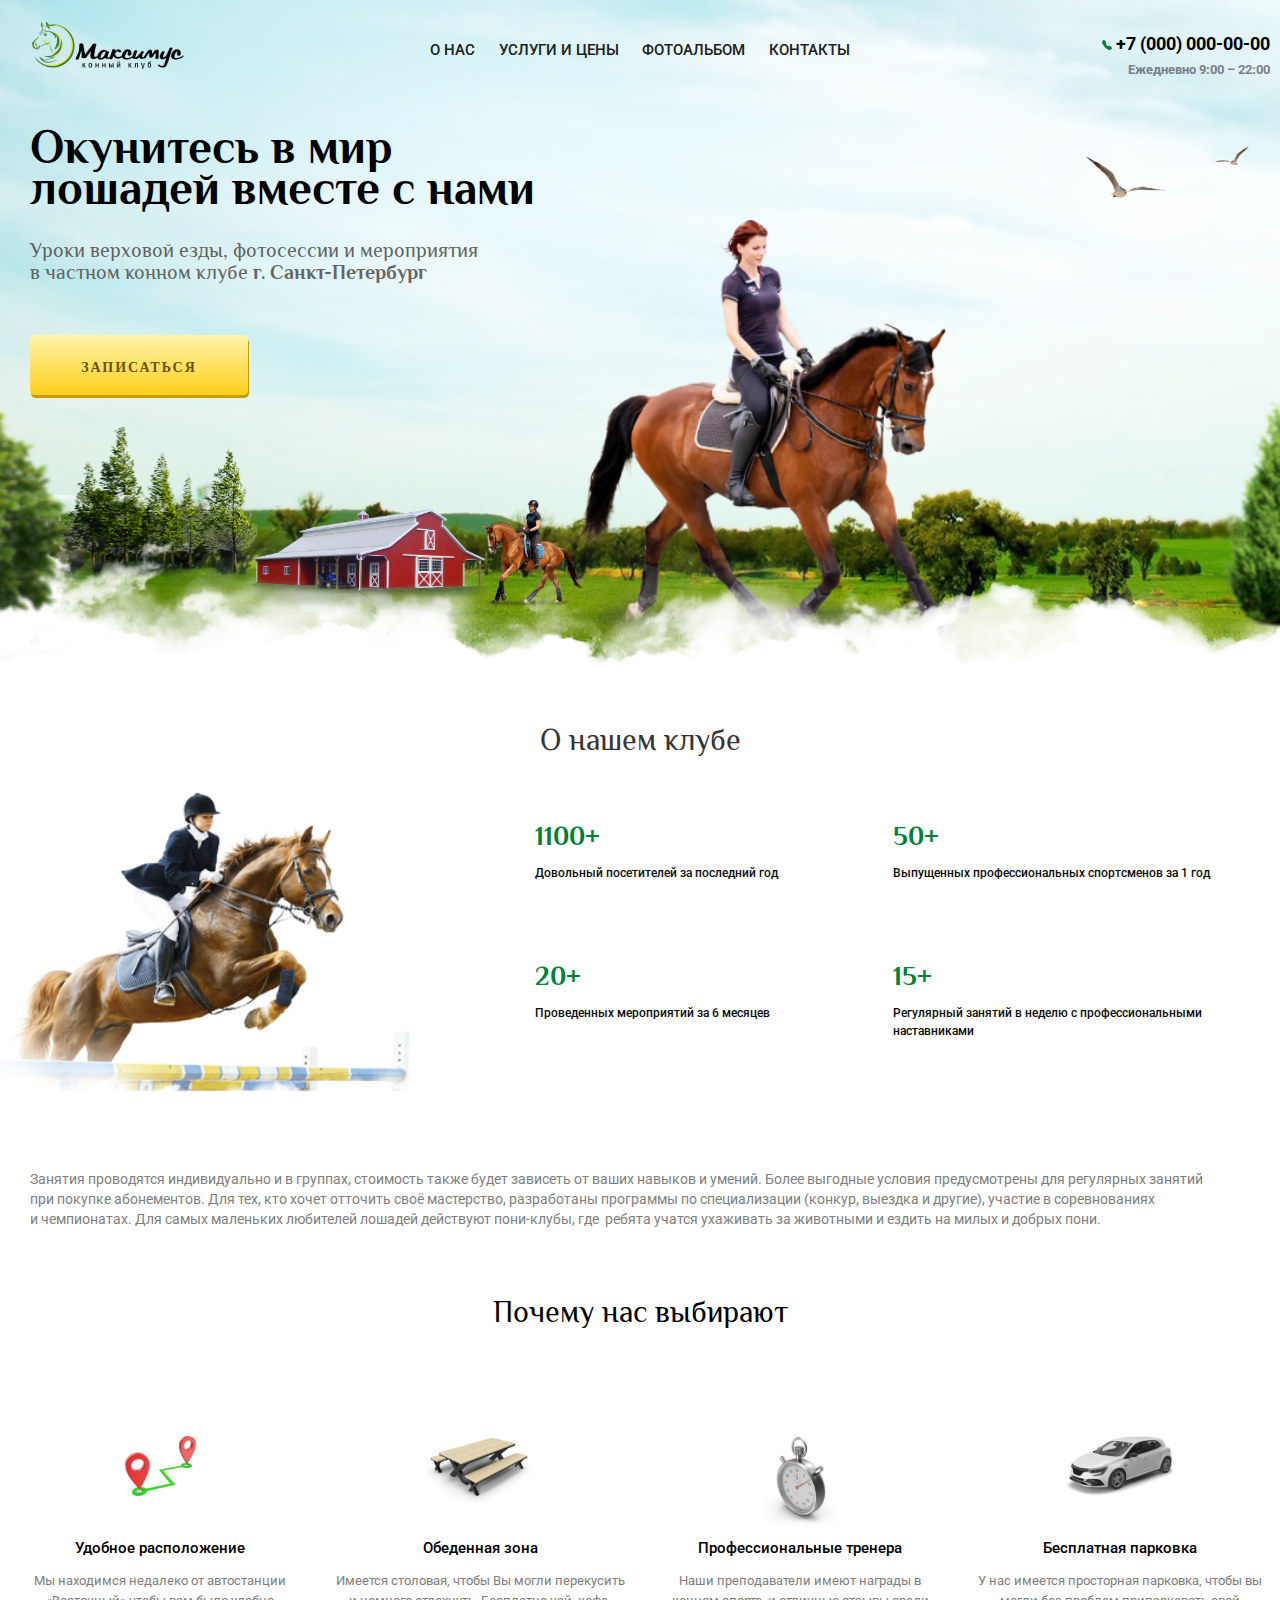
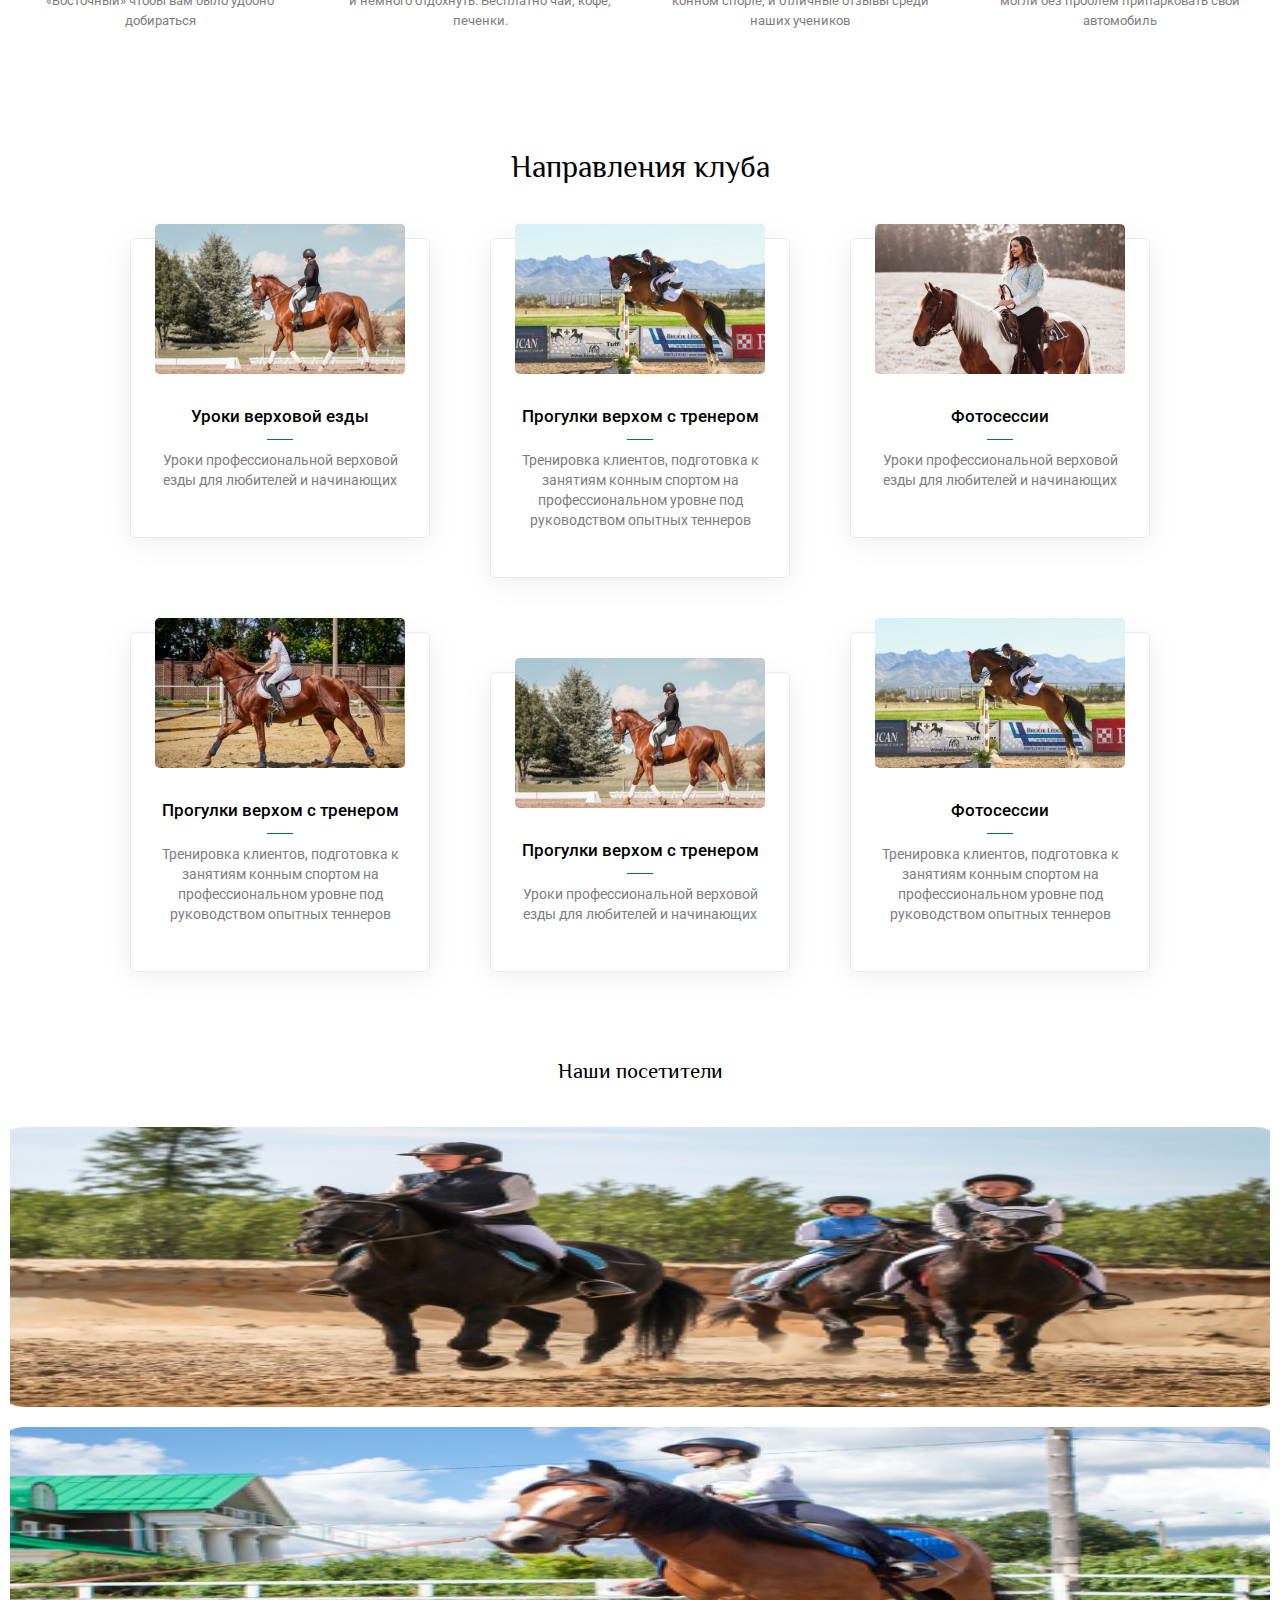
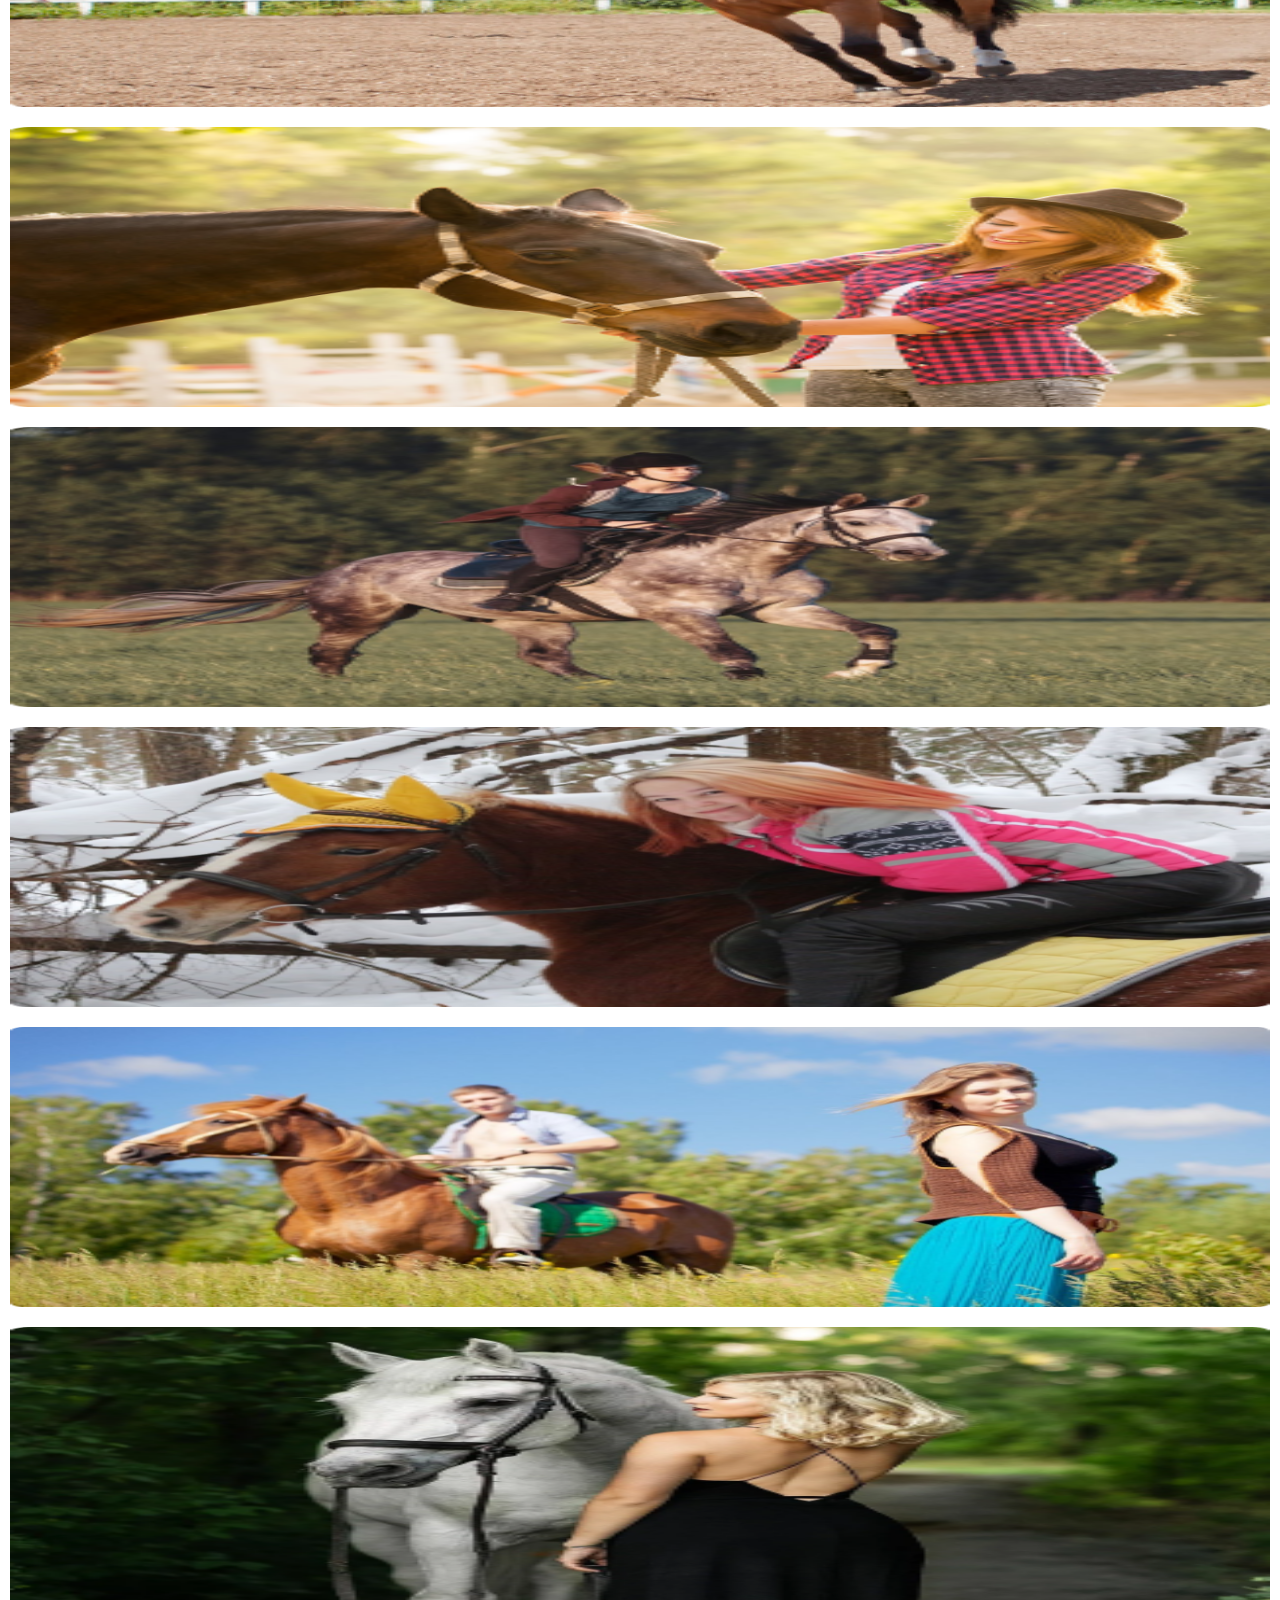
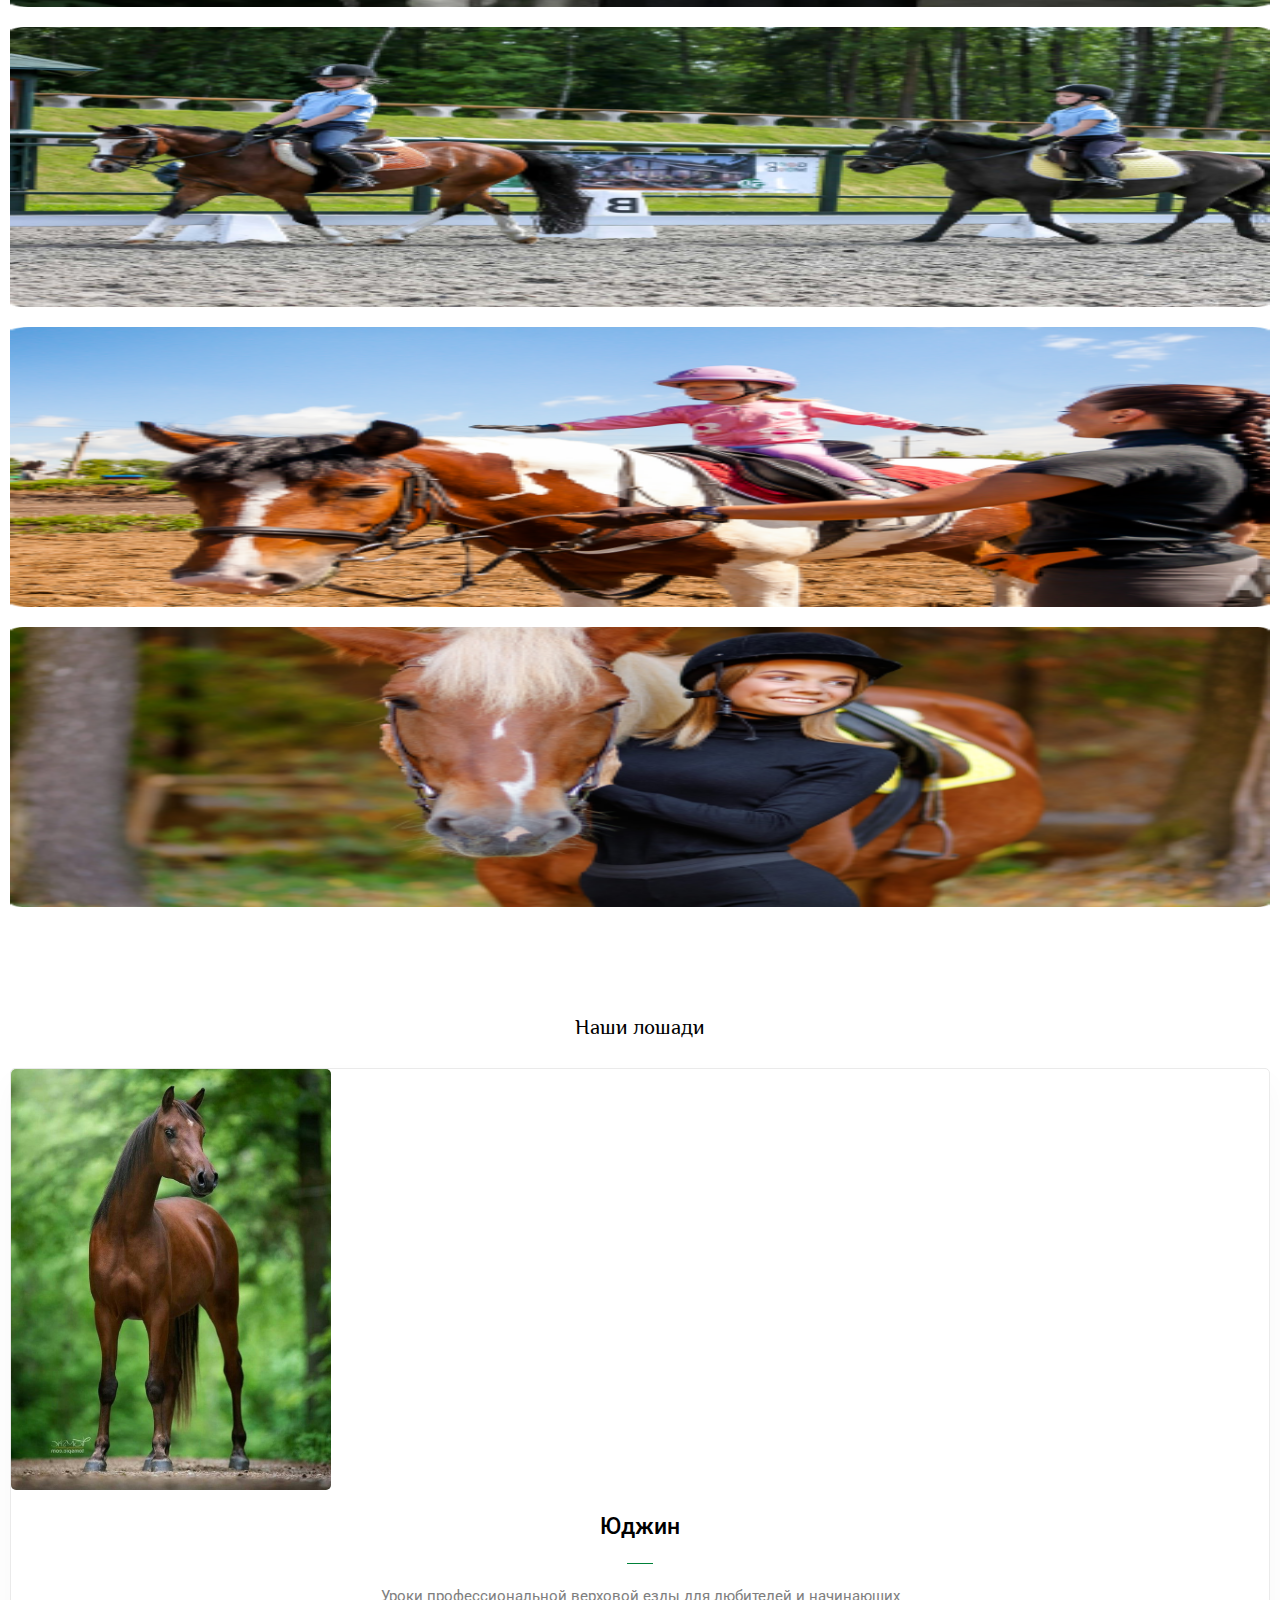
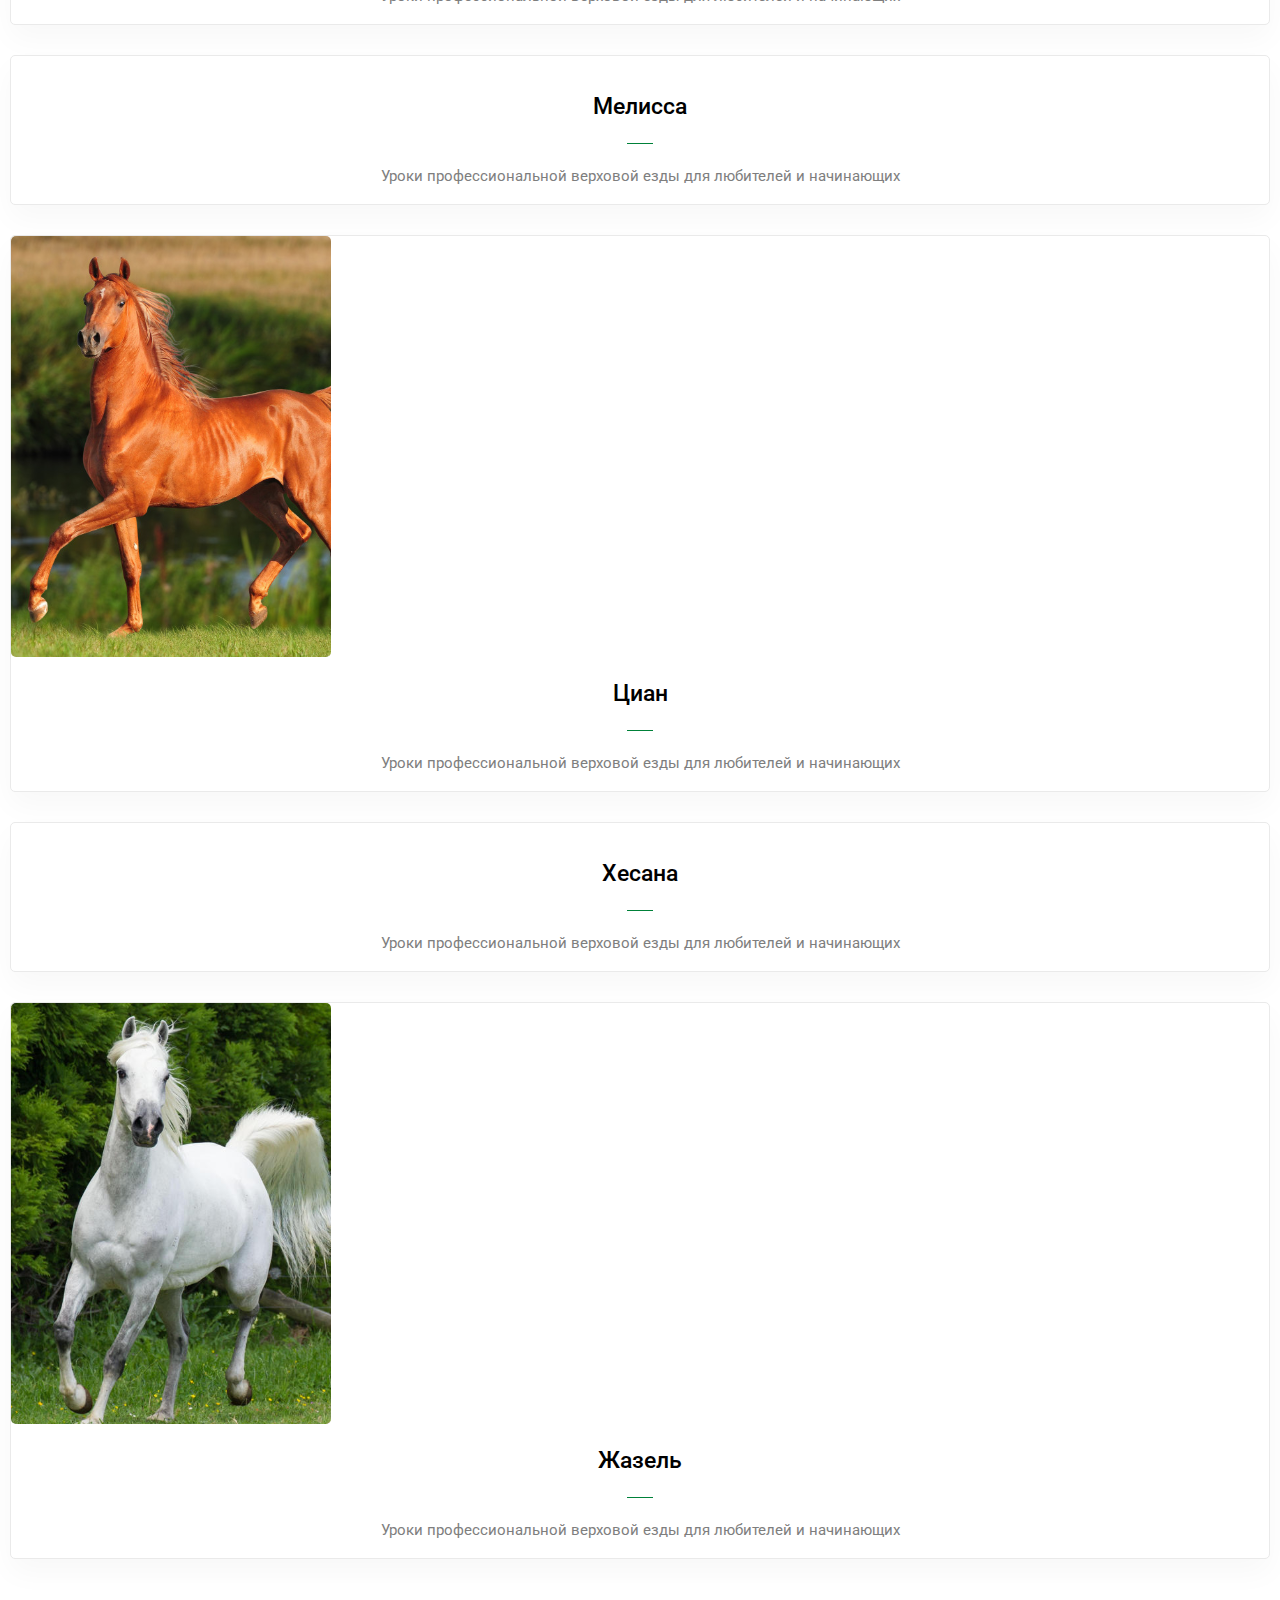
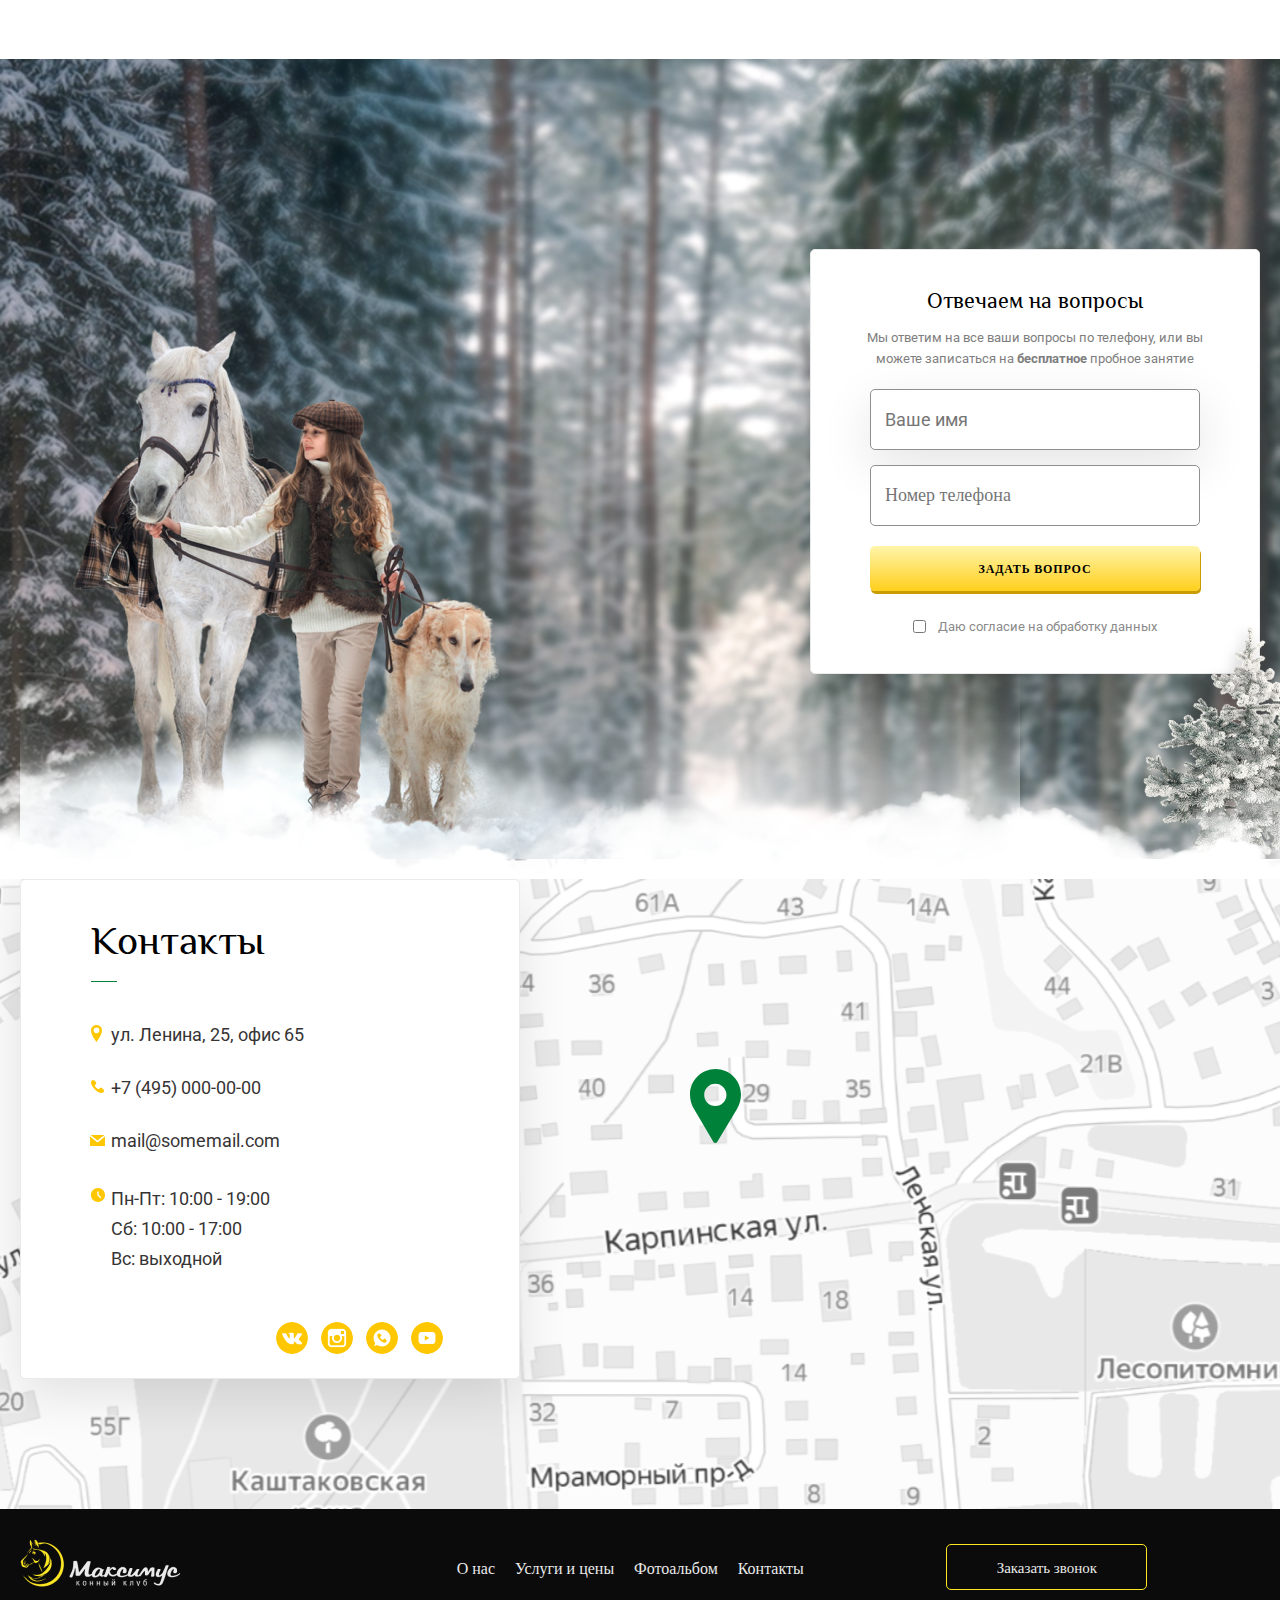
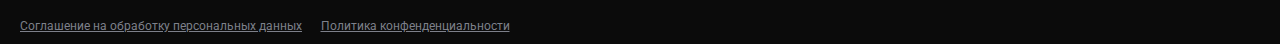
==== index.html @ 827c57e2 "ready site" ====
<!DOCTYPE html>
<html lang="en">
<head>
    <meta charset="UTF-8">
    <meta http-equiv="X-UA-Compatible" content="IE=edge">
    <meta name="viewport" content="width=device-width, initial-scale=1.0">
    <title>Конный клуб</title>
    <link rel="stylesheet" href="./css/style.css">
    <link rel="stylesheet" href="https://cdnjs.cloudflare.com/ajax/libs/slick-carousel/1.8.1/slick.min.css">
</head>
<body>
    <header class="header">
        <nav class="menu">
            <div class="menu__close" id="menu__close">
                &#10006
            </div>
            <ul class="menu__list" id="menu__list">
                <li class="menu__paragraff">О НАС</li>
                <li class="menu__paragraff">УСЛУГИ И ЦЕНЫ</li>
                <li class="menu__paragraff">ФОТОАЛЬБОМ</li>
                <li class="menu__paragraff">КОНТАКТЫ</li>     
            </ul>
        </nav>
        <div class="header__top">
            <img class="header__logo" src="img/1-экран/Ресурс_1.1.png" alt="#">
            <img class="header__logo768px" src="img/768px/Ресурс 1 1.svg" alt="">
            <img class="header__logo1000px" src="img/1000px/Ресурс 1 1.png" alt="">
            <div class="menu__list768px">
                <span>О НАС</span>
                <span>УСЛУГИ И ЦЕНЫ</span>
                <span>ФОТОАЛЬБОМ</span>
                <span>КОНТАКТЫ</span>   
            </div>
            <div class="header__menu">
                Меню
            </div>
            <div class="menu__container">
            <div class="menu__number-phone" id="menu__number-phone">
            +7 (000) 000-00-00
            </div>
            <div class="menu__times" id="menu__number-phone">Ежедневно 9:00 – 22:00</div>
        </div>
            
        </div>
        <img class="header__birds" src="img/1-экран/Чайки_1.svg" alt="#">
        <h1 class="header__title">Окунитесь в мир <br>
            лошадей вместе с нами
        </h1>
        <div class="header__line"> </div>
        <div class="header__subtitle">
        Уроки верховой езды, фотосессии и мероприятия
        в частном конном клубе <span class="header__bold"> г. Санкт-Петербург </span>
        </div>
        <a href="#top"> <div class="button" >
           <span> Записаться </span> 
        </div></a> 
        
        <img class="header__ambar" src="img/1-экран/Амбар_1.png" alt="0">
        <img class="header__bush-left" src="img/1-экран/Куст слева 1.png" alt="0">
        <img class="header__horse" src="img/1-экран/Лошадь_1.png" alt="0">
        <img class="header__bush-right" src="img/1-экран/Куст справа 1.png" alt="0">
        <img class="header__trees" src="img/1-экран/Деревья_слева_1.svg" alt="0">
        <img class="header__clouds" src="img/1-экран/Облака_1.svg" alt="0">
        <img class="header__hourse-small" src="img/1-экран/Лошадьмаленькая.svg" alt="">
        <img class="header__ambar768px" src="img/768px/Амбар 1.svg" alt="">
        <img class="header__trees768px" src="img/768px/Деревья слева 1.svg" alt="">
        <img class="header__horse768px" src="img/768px/Лошадь 1.png" alt="">
        <img class="header__hourse-small768px" src="img/768px/Лошать маленькая 1.svg" alt="">
    </header>
    <main>
        <section class="about">
            <h2 class="about__title">О нашем клубе</h2>
        <div class="horsejumpcontainer">
            <div class="horsejump">
                <img src="img/768px/Лошадь в прыжке 1.png" alt="">
            </div>
            <ul class="statisticks">
                <li class="statisticks__info statisticks__info-green grid-1" >1100+</li>
                <li class="statisticks__info grid-2"  >Довольный посетителей
                    за последний год</li>
                <li class="statisticks__info  statisticks__info-green grid-3" >50+</li>
                <li class="statisticks__info grid-4">Проведенных мероприятий
                    за 6 месяцев</li>
                <li class="statisticks__info statisticks__info-green grid-5">20+</li>
                <li class="statisticks__info grid-6"> Выпущенных профессиональных
                    спортсменов за 1 год</li>
                <li class="statisticks__info statisticks__info-green grid-7">15+</li>
                <li class="statisticks__info grid-8 ">Регулярный занятий в неделю
                    с профессиональными наставниками</li>
            </ul>
        </div>
            <div class="about__text">
                Занятия проводятся индивидуально и в группах, стоимость также будет 
                зависеть от ваших навыков и умений. Более выгодные условия предусмотрены
                для регулярных занятий при покупке абонементов.  Для тех, кто хочет
                отточить своё мастерство, разработаны программы по специализации
                (конкур, выездка и другие), участие в соревнованиях и чемпионатах.
                Для самых маленьких любителей лошадей действуют пони-клубы, где 
                ребята учатся ухаживать за животными и ездить на милых и добрых пони.
            </div>
        
        </section>
        <section class="why">
            <div class="why__title">
                Почему нас выбирают
            </div>
            <div class="why__container">
            <img class="why_grid-1 why__img" src="img/2-экран/карта 1.svg" alt="">
            <div class="why__subtitle why_grid-2">
                Удобное расположение
            </div>
            <div class="why__text why_grid-3">
                Мы находимся недалеко от автостанции «Восточный» чтобы вам было удобно добираться
            </div>
            <img class="why_grid-4 why__img" src="img/2-экран/image 4.svg" alt="">
            <div class="why__subtitle why_grid-5">
                Обеденная зона 
            </div>
            <div class="why__text why_grid-6">
                Имеется столовая, чтобы
                Вы могли  перекусить и немного отдохнуть. Бесплатно чай, кофе, печенки.        </div>
            <img class="why_grid-7 why__img" src="img/2-экран/Секундомер 1.svg" alt="">
            <div class="why__subtitle why_grid-8">
                Профессиональные тренера
            </div>
            <div class="why__text why_grid-9">
                Наши преподаватели имеют награды в конном спорте, и отличные отзывы среди наших учеников
            </div>
            <img class="why_grid-10 why__img" src="img/2-экран/авто.svg" alt="">
            <div class="why__subtitle why_grid-11">
                Бесплатная парковка
            </div>
            <div class="why__text why_grid-12">
                У нас имеется просторная парковка, чтобы
                вы могли без проблем припарковать свой автомобиль
            </div>
        </div>
        </section>
        <section class="directions">
            <h3 class="directions__title">Направления клуба</h3>
            <div class="directions__grid">
                <div class="club">
                    <img class="club__img" src="img/3-экран/rjym1.svg" alt="конь">
                    <div class="club__title">
                        Уроки верховой езды
                    </div>
                    <div class="club__dash"></div>
                    <div class="club__text">
                        Уроки профессиональной верховой езды
                        для любителей и начинающих
                    </div>
                </div>
                <div class="club club-bigheight">
                    <img class="club__img " src="img/3-экран/rjym2.svg" alt="конь">
                    <div class="club__title">
                        Прогулки верхом с тренером
                    </div>
                    <div class="club__dash"></div>
                    <div class="club__text">
                        Тренировка клиентов, подготовка
                        к занятиям конным спортом на профессиональном уровне под руководством опытных теннеров
                    </div>
                </div>
                <div class="club">
                    <img class="club__img" src="img/3-экран/rjym3.svg" alt="конь">
                    <div class="club__title">
                        Фотосессии
                    </div>
                    <div class="club__dash"></div>
                    <div class="club__text">
                        Уроки профессиональной верховой езды
                        для любителей и начинающих
                    </div>
                </div>
                <div class="club club-bigheight">
                    <img class="club__img" src="img/3-экран/rjym4.svg" alt="конь">
                    <div class="club__title">
                        Прогулки верхом с тренером
                    </div>
                    <div class="club__dash"></div>
                    <div class="club__text">
                        Тренировка клиентов, подготовка
                        к занятиям конным спортом на профессиональном уровне под руководством опытных теннеров
                    </div>
                </div>
                <div class="club club__320-none club-modication " id="club__320-none">
                    <img class="club__img" src="img/3-экран/rjym1.svg" alt="конь">
                    <div class="club__title">
                        Прогулки верхом с тренером
                    </div>
                    <div class="club__dash"></div>
                    <div class="club__text">
                        Уроки профессиональной верховой езды для любителей и начинающих
                    </div>
                </div>
                <div class="club club__320-none club-bigheight" id='club__320-none' >
                    <img class="club__img" src="img/3-экран/rjym2.svg" alt="конь">
                    <div class="club__title">
                        Фотосессии
                    </div>
                    <div class="club__dash"></div>
                    <div class="club__text">
                        Тренировка клиентов, подготовка
                        к занятиям конным спортом на профессиональном уровне под руководством опытных теннеров
                    </div>
                </div> 
            </div>
        </div>
        </section>
        <section class="visitor">
            <div class="visitor__title">Наши посетители</div> 
            <section>
                <div class="slider123">
                    <div><img src="img/Ckfqlth 2/unsplash_komor3oKNCk (1).png" alt=""></div>
                    <div><img src="img/Ckfqlth 2/unsplash_komor3oKNCk (2).png" alt=""></div>
                    <div><img src="img/Ckfqlth 2/unsplash_komor3oKNCk (3).png" alt=""></div>
                    <div><img src="img/Ckfqlth 2/unsplash_komor3oKNCk (4).png" alt=""></div>
                    <div><img src="img/Ckfqlth 2/unsplash_komor3oKNCk (5).png" alt=""></div>
                    <div><img src="img/Ckfqlth 2/unsplash_komor3oKNCk (6).png" alt=""></div>
                    <div><img src="img/Ckfqlth 2/unsplash_komor3oKNCk (7).png" alt=""></div>
                    <div><img src="img/Ckfqlth 2/unsplash_komor3oKNCk (8).png" alt=""></div>
                    <div><img src="img/Ckfqlth 2/unsplash_komor3oKNCk.png" alt=""></div>
                    <div><img src="img/Ckfqlth 2/unsplash_mjXm9gYP4wE.png" alt=""></div>
                </div>
            </section>
        </section>
        <section class="horse">
            <div class="horse__title">Наши лошади</div>
                <div class="horse__slaider-line">
                    <div class="horse__item">
                        <img class="horse__photo" src="img/Нашилошади/unsplash_9h_bJdGqzCk.svg" alt="">
                        <div class="horse__name">Юджин</div>
                        <div class="horse__dash"></div>
                        <div class="horse__text">Уроки профессиональной верховой езды для любителей и начинающих</div>
                    </div>
                    <div class="horse__item">
                        <img class="horse__photo" src="img/Нашилошади/unsplash_9h_bJdGqzCk (1).svg" alt="">
                        <div class="horse__name">Мелисса</div>
                        <div class="horse__dash"></div>
                        <div class="horse__text">Уроки профессиональной верховой езды для любителей и начинающих</div>
                    </div>
                    <div class="horse__item">
                        <img class="horse__photo" src="img/Нашилошади/unsplash_9h_bJdGqzCk (2).svg" alt="">
                        <div class="horse__name">Циан</div>
                        <div class="horse__dash"></div>
                        <div class="horse__text">Уроки профессиональной верховой езды для любителей и начинающих</div>
                    </div>
                    <div class="horse__item">
                        <img class="horse__photo" src="img/Нашилошади/unsplash_9h_bJdGqzCk (3).svg" alt="">
                        <div class="horse__name">Хесана</div>
                        <div class="horse__dash"></div>
                        <div class="horse__text">Уроки профессиональной верховой езды для любителей и начинающих</div>
                    </div>
                    <div class="horse__item">
                        <img class="horse__photo" src="img/Нашилошади/unsplash_9h_bJdGqzCk (4).svg" alt="">
                        <div class="horse__name">Жазель</div>
                        <div class="horse__dash"></div>
                        <div class="horse__text">Уроки профессиональной верховой езды для любителей и начинающих</div>
                    </div>
                </div>
        </section>
        <section class="questions" id="top">
            <img class="questions__img1000" src="img/1000px/Девочка с лошадью 1.png" alt="">
            <img class="questions__img1920" src="img/1300px/Девочка с лошадью 1.png" alt="">
            <div class="form">
                <h3 class="form__title">
                    Отвечаем на вопросы
                </h3>
                <h4 class="form__subtitle">
                    Мы ответим на все ваши вопросы по телефону, или вы можете записаться
                    на <span class="form__subtitle-modification"> бесплатное  </span> пробное занятие
                </h4>
                <form action="#" method="post">
                    <input class="form__text"  type="text" name="your name" id="1" placeholder="Ваше имя" title="Введите текст " required pattern="[a-яА-Яa-zA-Z\s]+$">
                    <input class="form__tel" type="text" name="number phone" id="2" placeholder="Номер телефона" title="Номер телефона должен состоять из 11 цифр начиная с 7, без +" pattern="[0-9]{11,11}"  required>
                    <button class="form__button">Задать вопрос</button>
                    <div class="form__checkbox">
                        <input type="checkbox" name="date" id="3" value="true" required>
                        <span>Даю согласие на обработку данных</span>
                    </div> 
                </form>
            </div>
            
            <img class="questions__img" src="img/Вопросы/Девочка с лошадью 1.svg" alt="">
            <img class="questions__img480" src="img/480px/Девочка с лошадью 1.svg" alt="">
            <img class="questions__img768" src="img/768px/Девочка с лошадью 1.svg" alt="">
            <img class="questions__cloud" src="img/Вопросы/облака - разделитель (вопросы) 1.svg" alt="">
            <img class="questions__bush" src="img/1000px/Куст.svg" alt="">
            <img class="questions__bush1920" src="img/1300px/Куст.png" alt="">
        </section>
        <section class="contacts" id="contactss">
            <img class="contacts__img" src="img/Карта/Vector.svg" alt="">
            <img class="contacts__left" src="img/1300px/image 5.png" alt="">
            <img class="contacts__right" src="img/1300px/image 6.png" alt="">
            <div class="cutaway">
                    <h2 class="cutaway__title">Контакты</h2>
                    <div class="cutaway__dash"></div>
                    <div class="cutaway__info">
                    <div class="cutaway__street">ул. Ленина, 25, офис 65</div>
                    <div class="cutaway__phone">+7 (495) 000-00-00</div>
                    <div class="cutaway__mail">mail@somemail.com</div>
                    <div class="cutaway__schedule">
                        <ul>
                            <li>Пн-Пт: 10:00 - 19:00</li>
                            <li>Сб: 10:00 - 17:00</li>
                            <li>Вс: выходной</li>
                        </ul>
                    </div>
                    </div>
                        <div class="cutaway__messengers">
                            <a href="https://vk.com"><img class="cutaway__img" src="img/Карта/Rectangle 113 (1).svg" alt=""></a> 
                            <a href="https://www.instagram.com"><img class="cutaway__img" src="img/Карта/Rectangle 113.svg" alt=""></a>
                            <a href="https://www.whatsapp.com"><img class="cutaway__img" src="img/Карта/Rectangle 114.svg" alt=""></a>
                            <a href="https://www.youtube.com"><img class="cutaway__img" src="img/Карта/Rectangle 115.svg" alt=""></a>               
                        </div>
                    
                    
                </div>
        </section>
    </main>
    <footer class="footer" id="footer">
        <div class="footer__menu">
            <ul>
                <li>О нас</li>
                <li>Услуги и цены</li>
                <li>Фотоальбом</li>
                <li>Контакты</li>
            </ul>
            <a href="#top"><div class="footer__call">Заказать звонок</div></a>
            <div class="footer__logo"> 
                <img src="img/1000px/logo-01 1.png" alt="">
                <img src="img/1000px/logo-02 1.png" alt="">
            </div>
        </div> 
        <div class="footer__bot">
            <div class="footer__agreement"><a href="/html/agreement.html"> Соглашение на обработку персональных данных</a></div>
            <div class="footer__politics"> <a href="/html/politics.html"> Политика конфенденциальности</a></div>
            <div class="footer__year">2022</div>
        </div>
        
    </footer>


<script src="https://cdnjs.cloudflare.com/ajax/libs/jquery/3.6.0/jquery.slim.min.js"></script>
<script src="https://cdnjs.cloudflare.com/ajax/libs/slick-carousel/1.8.1/slick.min.js"></script>

<script src="Js/script.js"></script>
</body>
</html>
---- css/style.css ----
@charset "UTF-8";
@import url("https://fonts.googleapis.com/css2?family=Philosopher:wght@400;700&display=swap");
@import url("https://fonts.googleapis.com/css2?family=Roboto:wght@400;500;700&display=swap");
* {
  padding: 0;
  margin: 0;
  border: 0;
}

*, *:before, *:after {
  -webkit-box-sizing: border-box;
  box-sizing: border-box;
}

:focus, :active {
  outline: none;
}

a:focus, a:active {
  outline: none;
}

nav, footer, header, aside {
  display: block;
}

html, body {
  height: 100%;
  width: 100%;
  font-size: 100%;
  line-height: 1;
  font-size: 14px;
  -ms-text-size-adjust: 100%;
  -moz-text-size-adjust: 100%;
  -webkit-text-size-adjust: 100%;
}

input, button, textarea {
  font-family: inherit;
}

input::-ms-clear {
  display: none;
}

button {
  cursor: pointer;
}

button::-moz-focus-inner {
  padding: 0;
  border: 0;
}

a, a:visited {
  text-decoration: none;
}

a:hover {
  text-decoration: none;
}

ul li {
  list-style: none;
}

img {
  vertical-align: top;
}

h1, h2, h3, h4, h5, h6 {
  font-size: inherit;
  font-weight: 400;
}

.header {
  background-image: url("../img/1-экран/bg_1.png");
  background-position: center;
  background-size: 100% 100%;
  background-repeat: no-repeat;
  position: relative;
  height: 578px;
}

.header .header__logo1000px {
  display: none;
}

.header .header__ambar768px {
  display: none;
}

.header .menu__list768px {
  display: none;
}

.header .header__logo768px {
  display: none;
}

.header .header__hourse-small768px {
  display: none;
}

.header .header__trees768px {
  display: none;
}

.header .header__horse768px {
  display: none;
}

.header .menu {
  display: none;
}

.header .menu__list {
  -webkit-transition: all ease 3s;
  transition: all ease 3s;
  position: fixed;
  width: 100%;
  height: 100%;
  background-color: black;
  z-index: 3;
  opacity: 0.9;
  text-align: center;
  padding-top: 50px;
}

.header .menu__close {
  position: fixed;
  width: 17px;
  height: 1px;
  right: 10px;
  top: 17px;
  color: white;
  z-index: 4;
  padding: 2px;
}

.header .menu .header__logo1000px {
  display: none;
}

.header .menu__paragraff {
  color: #fff;
  font-family: Roboto;
  font-size: 15px;
  line-height: 50px;
}

.header__top {
  display: -webkit-box;
  display: -ms-flexbox;
  display: flex;
  -webkit-box-pack: justify;
      -ms-flex-pack: justify;
          justify-content: space-between;
}

.header__logo {
  margin: 15px 0 0 10px;
}

.header__menu {
  padding: 6px 10px 8px 25px;
  font-family: Roboto;
  font-size: 15px;
  line-height: 15px;
  border: 2px solid green;
  -ms-flex-item-align: center;
      -ms-grid-row-align: center;
      align-self: center;
  border-radius: 5px;
  position: relative;
  position: absolute;
  right: 10px;
  top: 10px;
}

.header__menu::before {
  content: '';
  display: block;
  width: 10px;
  height: 2px;
  background-color: green;
  position: absolute;
  left: 10px;
  top: 12px;
  -webkit-box-shadow: 0 4px green, 0 -4px green;
          box-shadow: 0 4px green, 0 -4px green;
}

.header__birds {
  margin: 48px 0 0 30px;
}

.header__title {
  padding: 25px 20px 0 20px;
  font-family: Philosopher;
  font-weight: bold;
  font-size: 24px;
  line-height: 27px;
  text-align: center;
}

.header__line {
  width: 15px;
  height: 1px;
  background-color: #8F8F8F;
  margin: 15px auto;
}

.header__subtitle {
  padding: 0 24px;
  font-family: Philosopher;
  font-weight: 400;
  font-size: 12px;
  line-height: 18px;
  color: #646464;
  text-align: center;
}

.header__bold {
  font-weight: 700;
}

.header__ambar {
  position: absolute;
  top: 78%;
}

.header__bush-left {
  position: absolute;
  left: 0px;
  top: 457px;
  z-index: 2;
}

.header__horse {
  position: absolute;
  left: 32%;
  top: 354px;
}

.header .header__horse768px {
  display: none;
}

.header__hourse-small {
  display: none;
}

.header__bush-right {
  position: absolute;
  right: 0%;
  top: 420px;
}

.header__trees {
  position: absolute;
  top: 391px;
  left: 2%;
}

.header__clouds {
  position: absolute;
  left: 0px;
  top: 539px;
  width: 100%;
}

.header__clouds img {
  max-width: 100%;
}

.header .menu__number-phone {
  display: none;
}

.header .menu__times {
  display: none;
}

.header .button {
  font-family: 'Times New Roman', Times, serif;
  font-weight: 600;
  font-size: 12px;
  line-height: 10px;
  text-transform: uppercase;
  letter-spacing: 0.07em;
  text-align: center;
  padding: 16px 0;
  margin: 25px auto 0 auto;
  background: -webkit-gradient(linear, left top, left bottom, from(#FFF5AB), to(#FFCF1B));
  background: linear-gradient(180deg, #FFF5AB 0%, #FFCF1B 100%);
  border-radius: 5px;
  width: 170px;
  -webkit-box-shadow: 1px 3px #C89C00;
          box-shadow: 1px 3px #C89C00;
}

.header .button:hover {
  background: -webkit-gradient(linear, left top, left bottom, from(#FFCF2E), to(#FFD342));
  background: linear-gradient(180deg, #FFCF2E 0%, #FFD342 100%);
}

.header .button:active {
  -webkit-transform: translate(0, 2px);
          transform: translate(0, 2px);
  -webkit-box-shadow: 2px 2px #C89C00;
          box-shadow: 2px 2px #C89C00;
  background: -webkit-gradient(linear, left top, left bottom, from(#FFB902), to(#FFE76D));
  background: linear-gradient(180deg, #FFB902 0%, #FFE76D 100%);
}

@media (min-width: 480px) {
  .menu #menu__list {
    width: 230px;
  }
  .menu #menu__close {
    position: absolute;
    left: 196px;
  }
  .header__top {
    display: -webkit-box;
    display: -ms-flexbox;
    display: flex;
    -webkit-box-pack: start;
        -ms-flex-pack: start;
            justify-content: start;
    -webkit-box-align: center;
        -ms-flex-align: center;
            align-items: center;
  }
  .header__menu {
    position: relative;
    margin-left: 24px;
  }
  .menu__container {
    display: -webkit-box;
    display: -ms-flexbox;
    display: flex;
    -webkit-box-orient: vertical;
    -webkit-box-direction: normal;
        -ms-flex-direction: column;
            flex-direction: column;
    -webkit-box-align: end;
        -ms-flex-align: end;
            align-items: flex-end;
    -webkit-box-flex: 1;
        -ms-flex: 1 1 auto;
            flex: 1 1 auto;
    position: absolute;
    right: 10px;
    top: 15px;
  }
  .header__logo1000px {
    display: none;
  }
  #menu__number-phone {
    display: block;
    font-family: Roboto;
    font-weight: 700;
    font-size: 11px;
    line-height: 18px;
  }
  .menu__number-phone::before {
    content: url(/img/1-экран/Vector.svg);
  }
  #menu__times {
    display: block;
    font-family: Roboto;
    font-size: 9px;
    font-weight: normal;
    line-height: 11px;
    color: #7D808A;
  }
  .header__title {
    font-size: 33px;
    line-height: 37px;
    padding: 0 9%;
  }
  .header__subtitle {
    font-size: 16px;
    line-height: 22px;
    padding: 0 12%;
  }
  .header__button {
    width: 180px;
    height: 45px;
  }
  .header__ambar {
    position: absolute;
    top: 450px;
    left: 10px;
  }
  .header__bush-left {
    top: 440px;
  }
  .header__horse {
    left: 271px;
  }
  .header__trees {
    left: 20px;
  }
  .header__hourse-small {
    display: inline-block;
    position: absolute;
    top: 421px;
    left: 184px;
  }
  .header .header__clouds {
    top: 505px;
  }
}

@media (min-width: 768px) {
  .header {
    background-image: url("../img/768px/фон 1.svg") !important;
    background-size: cover;
    position: relative;
    height: 539px;
  }
  .header .menu__list768px {
    display: block;
    margin: 29px auto 0 auto;
  }
  .header .menu__list768px span {
    padding: 0 10px;
    font-size: 11px;
    line-height: 13px;
    font-family: Roboto;
    color: #202020;
  }
  .header__hourse-small768px {
    display: block !important;
    position: absolute;
    top: 360px;
    left: 321px;
  }
  .header .menu__number-phone {
    font-weight: bold;
    font-size: 14px;
    line-height: 16px;
  }
  .header .menu__times {
    font-size: 11px;
    line-height: 13px;
    color: #7D808A;
    font-weight: 400;
  }
  .header__horse768px {
    display: block !important;
    position: absolute;
    top: 125px;
    right: 10px;
    z-index: 0;
  }
  .header__line {
    display: none;
  }
  .header__birds {
    position: absolute;
    top: 75px;
    right: 30px;
    width: 126px;
  }
  .header__logo768px {
    display: block !important;
    position: absolute;
    top: 10px;
    left: 15px;
  }
  .header__menu {
    display: none;
  }
  .header__logo {
    display: none;
  }
  .header .button {
    margin: 20px 0 0 30px;
    display: inline-block;
  }
  .header__title {
    margin: 69px 0 0 30px;
    text-align: start;
    padding-left: 0;
    padding-right: 150px;
    font-family: Philosopher;
    font-weight: bold;
    font-size: 37px;
    line-height: 41px;
  }
  .header__subtitle {
    font-size: 16px;
    line-height: 22px;
    text-align: left;
    margin: 20px 0 0 30px;
    padding: 0 380px 0 0;
  }
  .header__bush-right {
    position: absolute;
    z-index: 5;
    height: 160px;
    top: 340px;
    right: 0;
  }
  .header__bush-left {
    position: absolute;
    top: 359px;
    z-index: 6;
    height: 151px;
    left: -10px;
  }
  .header__ambar {
    display: none;
  }
  .header__horse {
    display: none;
  }
  .header__clouds {
    position: absolute;
    z-index: 3;
    margin-top: -115px;
  }
  .header__ambar768px {
    display: block !important;
    position: absolute;
    top: 390px;
    left: 140px;
    z-index: 4;
  }
  .header__trees {
    display: none;
  }
  .header__trees768px {
    display: block !important;
    position: absolute;
    top: 333px;
    left: 0;
    z-index: 5;
  }
  .header__hourse-small {
    display: none;
  }
  .header .header__logo1000px {
    display: none;
  }
}

@media (min-width: 1000px) {
  .header__clouds {
    top: 610px !important;
  }
  .header {
    background-image: url("../img/1000px/фон 1.svg") !important;
    background-repeat: no-repeat;
    background-size: cover;
    height: 693px;
  }
  .header__bush-right {
    width: 61px;
    height: 229px;
    right: 0;
    top: 400px;
  }
  .header__horse768px {
    width: 433px;
    height: 437px;
    left: 552px;
    top: 180px;
    z-index: 0;
  }
  .header__ambar768px {
    width: 259px;
    height: 116px;
    left: 238px;
    top: 508px;
  }
  .header__hourse-small768px {
    left: 471px;
    top: 470px;
  }
  .header__trees768px {
    width: 212px;
    height: 157px;
    left: 60px;
    top: 425px;
    z-index: 0;
  }
  .header__bush-left {
    width: 100px;
    height: 207px;
    left: -26px;
    top: 407px;
  }
  .header__birds {
    width: 165px;
    height: 52px;
    right: 30px;
    top: 98px;
  }
  .header__title {
    font-family: Philosopher;
    font-weight: bold;
    font-size: 47px;
    width: 506px !important;
    padding: 0;
  }
  .header__subtitle {
    width: 457px !important;
    padding: 0;
    font-size: 20px;
    margin-top: 30px;
  }
  .header .button {
    width: 218px;
    height: 60px;
    margin-top: 52px;
    padding-top: 28px;
  }
  .header .button span {
    margin-top: 60px;
    font-size: 14px;
    font-weight: 700;
    line-height: 0;
    color: #6A5300;
    letter-spacing: 2px;
  }
  .header .menu__list768px {
    padding-top: 15px;
  }
  .header .menu__list768px span {
    font-size: 15px;
    font-weight: 500;
  }
  .header .menu__number-phone {
    font-size: 18px !important;
    margin: 20px 0 0 0;
    padding: 0;
  }
  .header .menu__times {
    font-size: 13px !important;
    margin: 8px 0 0 0;
  }
  .header .header__logo1000px {
    display: block;
    position: absolute;
    left: 32px;
    top: 21px;
  }
  .header .header__logo768px {
    display: none !important;
  }
}

@media (min-width: 1200px) {
  .header__hourse-small768px {
    top: 500px !important;
  }
  .header__horse768px {
    top: 220px !important;
  }
}

@media (min-width: 1920px) {
  .header {
    height: 948px;
    position: relative;
  }
  img.header__clouds {
    position: absolute;
    top: 730px !important;
  }
  .header__logo1000px {
    margin: 9px 0 0 375px;
  }
  .menu__container {
    padding: 9px 375px 0 0;
  }
  .menu__list768px {
    margin: 28px 0 0 875px !important;
  }
  .menu__list768px span {
    font-size: 13px;
  }
  .header__title {
    margin: 100px 0 0 375px;
    font-size: 57px;
    width: 613px !important;
  }
  .header__subtitle {
    margin: 40px 0 0 381px;
    font-size: 22px;
    width: 500px !important;
  }
  .button {
    margin: 48px 0 0 375px !important;
    width: 270px;
    height: 70px;
  }
  .header__horse768px {
    width: 663px;
    height: 671px;
    left: 920px;
    top: 181px;
  }
  .header__ambar768px {
    width: 428px;
    height: 192px;
    left: 337px;
    top: 615px;
  }
  .header__hourse-small768px {
    width: 213px;
    height: 209px;
    left: 719px;
    top: 567px !important;
  }
  .header__trees768px {
    width: 389px;
    height: 288px;
    left: -1px;
    top: 454px;
  }
  .header__bush-left {
    width: 211px;
    height: 435px;
    left: 0px;
    top: 449px;
  }
  .header__bush-right {
    width: 167px;
    height: 632px;
    right: 0;
    top: 241px;
  }
  .header__birds {
    width: 272px;
    height: 86px;
    left: 1409px;
    top: 157px;
  }
}

.about .horsejump {
  display: none;
}

.about__title {
  color: #363434;
  font-family: Philosopher;
  font-size: 21px;
  text-align: center;
  margin: 56px 0 0 0;
  line-height: 21px;
}

.about__text {
  margin: 30px 10px 0 10px;
  font-size: 12px;
  line-height: 19px;
  font-family: Roboto;
}

.about .statisticks {
  text-align: center;
}

.about .statisticks__info {
  font-size: 12px;
  line-height: 18px;
  font-weight: 500;
  padding: 0 55px;
  font-family: Roboto;
  color: #0B0B0B;
}

.about .statisticks__info-green {
  font-family: Philosopher;
  font-size: 27px;
  line-height: 18px;
  color: #008139;
  margin-bottom: 10px;
  margin-top: 35px;
  font-weight: bold;
}

.about .statisticks .horsejumpcontainer {
  display: none;
}

.about .statisticks .horsejump {
  display: none;
}

@media (min-width: 480px) {
  .about__title {
    font-size: 27px;
    line-height: 27px;
  }
  .about__text {
    font-size: 13px;
    line-height: 20px;
    color: #7E7E7E;
  }
  .statisticks {
    margin: 0px auto;
    display: -ms-grid;
    display: grid;
    -ms-grid-columns: (auto)[2];
        grid-template-columns: repeat(2, auto);
    -ms-grid-rows: (70px)[4];
        grid-template-rows: repeat(4, 70px);
  }
  .statisticks__info {
    padding: 0 10px;
  }
  .statisticks .grid-2 {
    -ms-grid-row: 2;
    -ms-grid-row-span: 1;
    grid-row: 2/3;
    -ms-grid-column: 1;
    -ms-grid-column-span: 1;
    grid-column: 1/2;
  }
  .statisticks .grid-4 {
    -ms-grid-row: 4;
    -ms-grid-row-span: 1;
    grid-row: 4 /5;
  }
  .statisticks .grid-5 {
    -ms-grid-row: 3;
    -ms-grid-row-span: 1;
    grid-row: 3 /4;
  }
}

@media (min-width: 768px) {
  .about__title {
    margin: 34px 0 38px 0;
    font-size: 27px;
  }
  .about__text {
    font-size: 13px;
    line-height: 20px;
    padding: 0 20px;
  }
  .horsejumpcontainer {
    display: -webkit-box !important;
    display: -ms-flexbox !important;
    display: flex !important;
    -webkit-box-pack: center;
        -ms-flex-pack: center;
            justify-content: center;
  }
  .horsejump {
    display: block !important;
  }
  .horsejump img {
    width: 431px;
    height: 273px;
  }
  .statisticks {
    -ms-grid-columns: (auto)[2];
        grid-template-columns: repeat(2, auto);
    -webkit-column-gap: 5px;
            column-gap: 5px;
  }
  .statisticks li {
    text-align: left;
    padding: 0 0 0 10px;
  }
  .statisticks__info {
    font-family: Roboto;
    font-weight: 500;
    font-size: 13px;
    line-height: 22px;
    margin-top: 2px;
  }
  .statisticks__info-green {
    font-family: Philosopher;
    font-weight: bold;
    font-size: 32px;
    margin-top: 35px;
  }
}

@media (min-width: 1000px) {
  .about__title {
    font-size: 30px;
  }
  .about__text {
    padding-top: 34px !important;
    font-size: 14px !important;
  }
  .about .horsejump img {
    width: 480px;
    height: 313px;
  }
}

@media (min-width: 1920px) {
  div.horsejump img {
    width: 871px !important;
    height: 529px !important;
  }
  .statisticks {
    margin: 0 0 0 -50px;
  }
  .statisticks .statisticks__info {
    width: 200px;
    margin-right: 60px;
    font-size: 17px;
  }
  .statisticks .statisticks__info-green {
    font-size: 42px;
  }
  div.about__text {
    margin: -180px 0 0 60% !important;
    padding: 0 !important;
    width: 500px;
    font-size: 15px;
  }
  .about__title {
    font-size: 40px;
    margin-bottom: 70px;
  }
}

.why {
  text-align: center;
}

.why__title {
  margin: 70px 0 60px 0;
  font-size: 21px;
  line-height: 21px;
  font-family: Philosopher;
}

.why__subtitle {
  margin: 20px 0 10px 0;
  font-family: Roboto;
  font-weight: 500;
  font-size: 14px;
  line-height: 20px;
}

.why__text {
  font-family: Roboto;
  font-style: normal;
  font-weight: normal;
  font-size: 13px;
  line-height: 20px;
  color: #7E7E7E;
  margin-bottom: 45px;
  padding: 0 15px;
}

@media (min-width: 480px) {
  .why__container {
    display: -ms-grid;
    display: grid;
    -ms-grid-columns: (1fr)[2];
        grid-template-columns: repeat(2, 1fr);
    -ms-grid-rows: 6, auto;
        grid-template-rows: 6, auto;
  }
  .why_grid-2 {
    -ms-grid-column: 1;
    -ms-grid-column-span: 1;
    grid-column: 1/2;
    -ms-grid-row: 2;
    -ms-grid-row-span: 1;
    grid-row: 2/3;
  }
  .why_grid-3 {
    -ms-grid-column: 1;
    -ms-grid-column-span: 1;
    grid-column: 1/2;
    -ms-grid-row: 3;
    -ms-grid-row-span: 1;
    grid-row: 3/4;
  }
  .why_grid-8 {
    -ms-grid-column: 1;
    -ms-grid-column-span: 1;
    grid-column: 1/2;
    -ms-grid-row: 5;
    -ms-grid-row-span: 1;
    grid-row: 5/6;
  }
  .why_grid-9 {
    -ms-grid-column: 1;
    -ms-grid-column-span: 1;
    grid-column: 1/2;
    -ms-grid-row: 6;
    -ms-grid-row-span: 1;
    grid-row: 6/7;
  }
  .why__img {
    margin: 0px auto;
  }
  .why__title {
    font-size: 27px;
    line-height: 27px;
  }
  .why__subtitle {
    font-size: 15px;
  }
  .why__text {
    padding: 0 20px;
  }
}

@media (min-width: 768px) {
  .why {
    margin-bottom: 70px !important;
  }
  .why__container {
    -ms-grid-columns: (25%)[4] !important;
        grid-template-columns: repeat(4, 25%) !important;
    -ms-grid-rows: (auto)[3] !important;
        grid-template-rows: repeat(3, auto) !important;
  }
  .why_grid-5 {
    -ms-grid-column: 2;
    -ms-grid-column-span: 1;
    grid-column: 2/3;
    -ms-grid-row: 2;
    -ms-grid-row-span: 1;
    grid-row: 2/3;
  }
  .why_grid-6 {
    -ms-grid-column: 2;
    -ms-grid-column-span: 1;
    grid-column: 2/3;
    -ms-grid-row: 3;
    -ms-grid-row-span: 1;
    grid-row: 3/4;
  }
  .why_grid-8 {
    -ms-grid-column: 3 !important;
    -ms-grid-column-span: 1 !important;
    grid-column: 3/4 !important;
    -ms-grid-row: 2 !important;
    -ms-grid-row-span: 1 !important;
    grid-row: 2/3 !important;
  }
  .why_grid-9 {
    -ms-grid-column: 3 !important;
    -ms-grid-column-span: 1 !important;
    grid-column: 3/4 !important;
    -ms-grid-row: 3 !important;
    -ms-grid-row-span: 1 !important;
    grid-row: 3/4 !important;
  }
  .why__text {
    font-size: 13px;
    line-height: 20px;
    margin: 10px 0 0 0 !important;
    padding: 0 2px !important;
  }
  .why__subtitle {
    font-family: Roboto;
    font-weight: 500;
    font-size: 15px;
    line-height: 25px;
    padding: 0 50px;
    margin: 0;
  }
  .why__img {
    margin: 10px auto;
  }
  .why_grid-8 {
    padding: 0;
  }
}

@media (min-width: 1000px) {
  .why__title {
    font-size: 30px !important;
    padding-bottom: 40px;
  }
  .why__text {
    padding: 0 15px !important;
  }
  .why__subtitle {
    -ms-flex-item-align: center !important;
        -ms-grid-row-align: center !important;
        align-self: center !important;
  }
  .why_grid-10 img {
    height: 90px !important;
  }
}

@media (min-width: 1920px) {
  .why__title {
    font-size: 40px;
    margin: 185px 0 108px 0;
  }
  .why__container {
    margin: 0 375px;
  }
  .why__container img {
    width: 150px;
    height: 100px;
  }
  .why__subtitle {
    font-size: 19px;
    padding: 0;
  }
  .why__text {
    font-size: 15px;
    padding: 0 !important;
  }
}

.directions {
  position: relative;
  background-image: url("../img/3-экран/Небо1.svg");
  background-repeat: no-repeat;
  background-size: cover;
  background-position: bottom;
  text-align: center;
}

.directions__title {
  font-family: Philosopher;
  font-size: 21px;
  line-height: 21px;
  padding: 55px 0 60px 0;
}

.directions .club {
  -webkit-box-shadow: 0px 5px 30px 0px #00000012;
          box-shadow: 0px 5px 30px 0px #00000012;
  border: 1px solid #EAEAEA;
  border-radius: 5px;
  margin: 0 10px 60px 10px;
  background-color: #fff;
}

.directions .club__img {
  margin-top: -20px;
}

.directions .club__title {
  margin: 15px 0 10px 0;
  font-family: Roboto;
  font-weight: 500;
  font-size: 14px;
  line-height: 25px;
}

.directions .club__dash {
  width: 26px;
  height: 1px;
  background-color: #008139;
  margin: 0px auto;
  margin-bottom: 10px;
}

.directions .club__text {
  font-family: Roboto;
  font-size: 13px;
  line-height: 20px;
  color: #7E7E7E;
  padding: 0 25px;
  margin-bottom: 23px;
}

.directions .club__img {
  max-width: 100% !important;
}

.directions .club .club__320-none {
  display: none;
}

@media (min-width: 480px) {
  .directions {
    position: relative;
  }
  .directions__title {
    font-size: 27px;
    line-height: 22px;
  }
  .directions__grid {
    display: -ms-grid;
    display: grid;
    -ms-grid-columns: (1fr)[2];
        grid-template-columns: repeat(2, 1fr);
  }
  .club__title {
    font-size: 13px;
    line-height: 20px;
  }
  .club__text {
    text-align: left;
    padding: 0 12px;
  }
  #club__320-none {
    display: block;
  }
  .club img {
    width: 200px;
    height: 130px;
  }
}

@media (min-width: 1000px) {
  .directions__title {
    font-size: 30px;
  }
  .directions__grid {
    -ms-grid-columns: (1fr)[3];
        grid-template-columns: repeat(3, 1fr);
    padding: 0;
    margin: 0 100px !important;
  }
  .directions .club {
    margin: 0 0 54px 30px;
    width: 300px;
    height: 300px;
    padding: 0;
  }
  .directions .club__text {
    text-align: center;
    font-size: 14px !important;
  }
  .directions .club__title {
    font-size: 17px;
  }
  .directions .club__img {
    width: 250px;
    height: 180px;
    margin-top: -30px;
  }
  .directions .club__text {
    font-size: 13px;
    padding: 0 25px;
  }
  .club-bigheight {
    height: 340px !important;
  }
  .club-modication {
    margin-top: 40px !important;
  }
}

.visitor__title {
  font-family: Philosopher;
  font-size: 21px;
  line-height: 21px;
  text-align: center;
  margin-bottom: 35px;
  overflow: hidden;
  margin-top: 35px;
}

.visitor .slider123 {
  position: relative;
  padding: 0 0 100px 0;
}

.visitor .slider123 img {
  width: 100%;
  height: 300px;
  padding: 10px;
}

.visitor .slider123 .slick-arrow.slick-prev:hover {
  background-color: #FFC112;
}

.visitor .slider123 .slick-arrow.slick-next:hover {
  background-color: #FFC112;
}

.visitor .slider123 .slick-arrow {
  position: absolute;
  top: 75%;
  font-size: 0;
  width: 40px;
  height: 40px;
  z-index: 3;
}

.visitor .slick-track {
  display: -webkit-box;
  display: -ms-flexbox;
  display: flex;
}

.visitor .slider123 .slick-arrow.slick-prev {
  background: url("../img/Слайдер/Vector (1).svg") center/10px no-repeat;
  left: 5%;
  background-color: #FFD83C;
  border-radius: 100px;
}

.visitor .slider123 .slick-arrow.slick-next {
  background: url("../img/Слайдер/Vector.svg") center/10px no-repeat;
  right: 5%;
  background-color: #FFD83C;
  border-radius: 100px;
}

.visitor .slider123 .slick-dots {
  display: -webkit-box;
  display: -ms-flexbox;
  display: flex;
  -webkit-box-pack: center;
      -ms-flex-pack: center;
          justify-content: center;
  margin-top: 80px;
}

.visitor .slider123 .slick-dots li {
  padding: 0 5px;
}

.visitor .slider123 .slick-dots button {
  font-size: 0;
  width: 10px;
  height: 10px;
  background-color: #E1E1E1;
  border-radius: 100px;
}

.visitor .slider123 .slick-dots .slick-active button {
  background-color: #FFC700;
}

@media (min-width: 480px) {
  .visitor .slider123 .slick-arrow.slick-prev {
    left: 25%;
  }
  .visitor .slider123 .slick-arrow.slick-next {
    right: 25%;
  }
}

@media (min-width: 768px) {
  .visitor .slider123 .slick-arrow.slick-prev {
    left: 35%;
  }
  .visitor .slider123 .slick-arrow.slick-next {
    right: 35%;
  }
}

@media (min-width: 1000px) {
  .visitor .slider123 .slick-arrow.slick-prev {
    left: 40%;
  }
  .visitor .slider123 .slick-arrow.slick-next {
    right: 40%;
  }
}

@media (min-width: 1920px) {
  .visitor__title {
    font-size: 40px;
    padding-bottom: 70px;
    margin-top: 100px;
  }
}

.horse {
  padding: 0 0 100px 0;
}

.horse .horse__slaider-line {
  position: relative;
}

.horse__title {
  text-align: center;
  font-family: Philosopher;
  font-size: 21px;
  line-height: 21px;
}

.horse .horse__item {
  background: #FFFFFF;
  border: 1px solid #EAEAEA;
  -webkit-box-shadow: 0px 14px 30px rgba(0, 0, 0, 0.03);
          box-shadow: 0px 14px 30px rgba(0, 0, 0, 0.03);
  border-radius: 5px;
  margin: 30px 10px 0;
  padding: 0 0 20px 0;
}

.horse .horse__photo {
  margin: 0px auto;
}

.horse .horse__photo img {
  max-width: 100%;
  -o-object-fit: cover;
     object-fit: cover;
}

.horse .horse__photo img {
  padding: 0 10px;
}

.horse .horse__name {
  text-align: center;
  font-family: Roboto;
  font-weight: 500;
  font-size: 23px;
  margin: 25px 0 25px 0;
}

.horse .horse__dash {
  margin: 0px auto;
  width: 26px;
  height: 1px;
  background: #008139;
  margin-bottom: 25px;
}

.horse .horse__text {
  font-family: Roboto;
  font-size: 15px;
  padding: 0 20px;
  text-align: center;
  color: #7E7E7E;
}

.horse .horse__slaider-line .slick-arrow {
  position: absolute;
  top: 97%;
  font-size: 0;
  width: 40px;
  height: 40px;
  z-index: 3;
}

.horse .slick-track {
  display: -webkit-box;
  display: -ms-flexbox;
  display: flex;
  -webkit-box-pack: center;
      -ms-flex-pack: center;
          justify-content: center;
}

.horse .horse__slaider-line .slick-arrow.slick-prev {
  background: url("../img/Слайдер/Vector (1).svg") center/10px no-repeat;
  left: 10%;
  background-color: #FFD83C;
  border-radius: 100px;
}

.horse .horse__slaider-line .slick-arrow.slick-prev:hover {
  background-color: #FFC112;
}

.horse .horse__slaider-line .slick-arrow.slick-next {
  background: url("../img/Слайдер/Vector.svg") center/10px no-repeat;
  right: 10%;
  background-color: #FFD83C;
  border-radius: 100px;
}

.horse .horse__slaider-line .slick-arrow.slick-next:hover {
  background-color: #FFC112;
}

.horse .horse__slaider-line .slick-dots {
  display: -webkit-box;
  display: -ms-flexbox;
  display: flex;
  -webkit-box-pack: center;
      -ms-flex-pack: center;
          justify-content: center;
  margin-top: 40px;
}

.horse .horse__slaider-line .slick-dots li {
  padding: 0 5px;
}

.horse .horse__slaider-line .slick-dots button {
  font-size: 0;
  width: 10px;
  height: 10px;
  background-color: #E1E1E1;
  border-radius: 100px;
}

.horse .horse__slaider-line .slick-dots .slick-active button {
  background-color: #FFC700;
}

@media (min-width: 480px) {
  .horse .horse__slaider-line .slick-arrow.slick-prev {
    left: 20%;
  }
  .horse .horse__slaider-line .slick-arrow.slick-next {
    right: 20%;
  }
  .horse__slaider-line .horse__text {
    padding: 0 90px;
  }
}

@media (min-width: 1024px) {
  .horse .horse__slaider-line .slick-arrow.slick-next {
    right: 40%;
  }
  .horse .horse__slaider-line .slick-arrow.slick-prev {
    left: 40%;
  }
}

.questions {
  background-image: url("../img/Вопросы/фон_вопросы 1.png");
  background-repeat: no-repeat;
  background-size: cover;
  padding-top: 90px;
  max-height: 803px;
}

.questions .questions__img1920 {
  display: none;
}

.questions .questions__bush1920 {
  display: none !important;
}

.questions .questions__img1000 {
  display: none;
}

.questions__img {
  margin: -20px auto 0 auto;
}

.questions__img {
  max-width: 100%;
}

.questions__cloud {
  margin: -50px auto;
  z-index: 10;
}

.questions input:valid {
  border: 1px solid #8F8F8F;
}

.questions input:not(:focus):invalid {
  border: 1px solid #8F8F8F;
}

.questions input:invalid {
  border: 1px solid #FF5C00;
}

.questions .questions__img480 {
  display: none;
}

.questions .questions__img768 {
  display: none;
}

.questions .form {
  display: block;
  margin: 0 3.13%;
  height: 425px;
  background: #FFFFFF;
  border: 1px solid #EAEAEA;
  -webkit-box-sizing: border-box;
          box-sizing: border-box;
  -webkit-box-shadow: 0px 16px 51px rgba(0, 0, 0, 0.11);
          box-shadow: 0px 16px 51px rgba(0, 0, 0, 0.11);
  border-radius: 5px;
}

.questions .form__title {
  font-family: Philosopher;
  font-size: 22px;
  line-height: 22px;
  text-align: center;
  margin: 40px 0 15px 0;
}

.questions .form__subtitle {
  font-size: 13px;
  line-height: 21px;
  font-family: Roboto;
  text-align: center;
  padding: 0 11px;
  margin-bottom: 20px;
  color: #7E7E7E;
}

.questions .form__subtitle-modification {
  font-weight: 700;
}

.questions .form__text {
  display: block;
  background: #FFFFFF;
  border: 1px solid #8F8F8F;
  -webkit-box-sizing: border-box;
          box-sizing: border-box;
  border-radius: 5px;
  -webkit-box-shadow: 0px 16px 51px 0px #0000001C;
          box-shadow: 0px 16px 51px 0px #0000001C;
  margin: 0px auto;
  width: 75%;
  height: 50px;
  font-family: Roboto;
  font-size: 13px;
  line-height: 13px;
  padding-left: 14px;
}

.questions .form__tel {
  display: block;
  width: 75%;
  height: 50px;
  margin: 15px auto 0 auto;
  background: #FFFFFF;
  border: 1px solid #8F8F8F;
  -webkit-box-sizing: border-box;
          box-sizing: border-box;
  border-radius: 5px;
  padding-left: 14px;
}

.questions .form__button {
  display: block;
  width: 75%;
  height: 45px;
  font-family: 'Times New Roman', Times, serif;
  background: -webkit-gradient(linear, left top, left bottom, from(#7EB2FF), to(#0057FF));
  background: linear-gradient(180deg, #7EB2FF 0%, #0057FF 100%);
  border-radius: 5px;
  margin: 20px auto 0 auto;
  font-weight: 600;
  font-size: 12px;
  line-height: 10px;
  text-transform: uppercase;
  letter-spacing: 0.07em;
  text-align: center;
  background: -webkit-gradient(linear, left top, left bottom, from(#FFF5AB), to(#FFCF1B));
  background: linear-gradient(180deg, #FFF5AB 0%, #FFCF1B 100%);
  -webkit-box-shadow: 1px 3px #C89C00;
          box-shadow: 1px 3px #C89C00;
  padding: 17px 0;
}

.questions .form__button:hover {
  background: -webkit-gradient(linear, left top, left bottom, from(#FFCF2E), to(#FFD342));
  background: linear-gradient(180deg, #FFCF2E 0%, #FFD342 100%);
}

.questions .form__button:active {
  -webkit-transform: translate(0, 2px);
          transform: translate(0, 2px);
  -webkit-box-shadow: 2px 2px #C89C00;
          box-shadow: 2px 2px #C89C00;
  background: -webkit-gradient(linear, left top, left bottom, from(#FFB902), to(#FFE76D));
  background: linear-gradient(180deg, #FFB902 0%, #FFE76D 100%);
}

.questions .form__checkbox {
  display: -webkit-box;
  display: -ms-flexbox;
  display: flex;
  -webkit-box-align: center;
      -ms-flex-align: center;
          align-items: center;
  -webkit-box-pack: center;
      -ms-flex-pack: center;
          justify-content: center;
  text-align: center;
  margin-top: 28px;
}

.questions .form__checkbox span {
  font-family: Roboto;
  padding-left: 12px;
  font-size: 13px;
  line-height: 15px;
  color: #8A8A8A;
}

@media (min-width: 480px) {
  .questions__img1920 {
    display: none;
  }
  .questions__bush1920 {
    display: none;
  }
  .questions__bush {
    display: none;
  }
  .questions__img1000 {
    display: none;
  }
  .form {
    width: 400px;
    height: 510px;
    margin: 0px auto  !important;
  }
  .form img {
    margin: 0px auto !important;
  }
  .questions {
    min-height: 1040px !important;
    position: relative;
  }
  .form__title {
    font-size: 27px;
    line-height: 35px;
  }
  .form__subtitle {
    font-size: 13px;
    line-height: 21px;
  }
  .form__text {
    height: 55px;
  }
  .form__tel {
    height: 55px;
  }
  .questions__img {
    display: none;
  }
  .questions__img480 {
    display: block !important;
    position: relative;
    bottom: -30px;
  }
  .questions__cloud {
    width: 100%;
    position: absolute;
    bottom: 50px !important;
    z-index: 5;
  }
}

@media (min-width: 768px) {
  .questions__img1920 {
    display: none;
  }
  .questions__bush1920 {
    display: none;
  }
  .questions__bush {
    display: none;
  }
  .questions__img1000 {
    display: none;
  }
  .questions__img480 {
    display: none !important;
  }
  .form__text {
    width: 300px !important;
  }
  .form__tel {
    width: 300px !important;
  }
  .form__button {
    margin-top: 25px;
    width: 293px !important;
    height: 64px;
    -webkit-box-shadow: 4px 3px #FFCE15;
            box-shadow: 4px 3px #FFCE15;
  }
  .form__title {
    font-size: 32px;
    line-height: 35px;
  }
  .form__subtitle {
    padding: 0 70px;
    margin-bottom: 25px;
  }
  .questions {
    min-height: 1050px !important;
    position: relative;
  }
  .questions__img480 {
    display: none;
  }
  .questions__img768 {
    display: block !important;
    position: absolute;
    bottom: 0px;
  }
  .questions__cloud {
    position: absolute;
    bottom: 0;
  }
  .form {
    width: 450px;
  }
}

@media (min-width: 1000px) {
  .questions__img1920 {
    display: none;
  }
  .questions__bush1920 {
    display: none;
  }
  .questions {
    background-image: url("../img/1000px/фон_вопросы 1.png");
    min-height: 800px !important;
    margin-left: auto !important;
    position: relative;
  }
  .questions__img768 {
    display: none !important;
  }
  .form {
    height: 547px;
    position: absolute;
    right: 0;
    margin: 100px 20px 0 0 !important;
  }
  .form__title {
    font-size: 35px;
  }
  .form__subtitle {
    font-size: 15px;
    padding: 0 53px !important;
  }
  .form__text {
    width: 330px !important;
    height: 61px !important;
    font-size: 18px !important;
  }
  .form__tel {
    width: 330px !important;
    height: 61px !important;
    font-size: 18px;
  }
  .form__button {
    width: 330px !important;
  }
  .form__checkbox span {
    font-size: 15px;
  }
  .questions__img1000 {
    display: block !important;
    position: absolute;
    top: 266px;
    left: 20px;
  }
  .questions__cloud {
    position: absolute;
    bottom: 30px !important;
    left: 0;
    width: 1000px;
    width: 100%;
    z-index: 2;
  }
  .questions__bush {
    position: absolute;
    top: 550px;
    right: 0;
    z-index: 0;
    display: block !important;
  }
}

@media (min-width: 1920px) {
  .questions {
    background-image: url("../img/1300px/фон_вопросы 1.png") !important;
  }
  .questions__cloud {
    bottom: 40px !important;
  }
  .questions__img1000 {
    display: none !important;
  }
  .questions__img1920 {
    display: block !important;
    position: absolute;
    top: 158px;
    left: 99px;
    z-index: 0;
  }
  .form {
    width: 470px !important;
    margin-right: 375px !important;
  }
  .form__subtitle {
    padding: 0 50px !important;
  }
  .form__text {
    width: 330px !important;
    height: 61px !important;
  }
  .form__tel {
    width: 330px !important;
    height: 61px !important;
  }
  .form__button {
    width: 330px !important;
    height: 61px !important;
  }
  .form__checkbox input {
    width: 20px;
    height: 20px;
    z-index: 3;
  }
  .form__checkbox {
    width: 330px;
    margin: 30px auto 0;
  }
  .questions__bush {
    display: none !important;
  }
  .questions .questions__bush1920 {
    display: block !important;
    position: absolute;
    top: 452px !important;
    right: 200px !important;
    width: 297px;
    height: 371px;
  }
}

.contacts {
  background-image: url("../img/Карта/bg.svg");
  background-repeat: no-repeat;
  background-size: contain;
  padding-top: 319px;
  height: 748px;
  position: relative;
}

.contacts__img {
  position: absolute;
  top: 15.91%;
  left: 42%;
}

.contacts .contacts__right {
  display: none;
}

.contacts .contacts__left {
  display: none;
}

.contacts .cutaway {
  border: 1px solid #EAEAEA;
  -webkit-box-shadow: 0px 16px 51px 0px #0000001C;
          box-shadow: 0px 16px 51px 0px #0000001C;
  border-radius: 5px;
  margin: 0 10px 70px 10px;
  background-color: #fff;
}

.contacts .cutaway__title {
  font-family: Philosopher;
  font-size: 24px;
  line-height: 21px;
  margin: 30px 0 41px 0;
  text-align: center;
}

.contacts .cutaway__info {
  margin-left: 29%;
}

.contacts .cutaway__dash {
  width: 26px;
  height: 1px;
  background-color: #008139;
  margin: 0px auto;
  margin-bottom: 5.57%;
}

.contacts .cutaway__street {
  font-family: Roboto;
  font-size: 13px;
  line-height: 25px;
  color: #363434;
  margin-bottom: 10px;
  position: relative;
}

.contacts .cutaway__street::before {
  content: '';
  width: 11px;
  height: 17px;
  background-image: url("../img/Карта/pin.svg");
  position: absolute;
  left: -20px;
  top: 3px;
}

.contacts .cutaway__phone {
  color: #363434;
  font-family: Roboto;
  font-size: 13px;
  line-height: 25px;
  margin-bottom: 10px;
  position: relative;
}

.contacts .cutaway__phone::before {
  content: '';
  width: 13px;
  height: 13px;
  background-image: url("../img/Карта/Телефон.svg");
  position: absolute;
  left: -20px;
  top: 5px;
}

.contacts .cutaway__mail {
  color: #363434;
  font-family: Roboto;
  font-size: 13px;
  line-height: 25px;
  margin-bottom: 10px;
  position: relative;
}

.contacts .cutaway__mail::before {
  content: '';
  width: 15px;
  height: 11px;
  background-image: url("../img/Карта/почта.svg");
  position: absolute;
  left: -21px;
  top: 7px;
}

.contacts .cutaway__schedule {
  font-family: Roboto;
  color: #363434;
  font-size: 13px;
  line-height: 25px;
  position: relative;
}

.contacts .cutaway__schedule ul::before {
  content: '';
  width: 14px;
  height: 14px;
  background-image: url("../img/Карта/часы.svg");
  position: absolute;
  left: -20px;
  top: 7px;
}

.contacts .cutaway__messengers {
  margin: 25px 0 30px 0;
  display: -webkit-box;
  display: -ms-flexbox;
  display: flex;
  -webkit-box-pack: center;
      -ms-flex-pack: center;
          justify-content: center;
}

.contacts .cutaway__img {
  padding: 0 6.5px;
}

@media (min-width: 480px) {
  .contacts__right {
    display: none;
  }
  .contacts__left {
    display: none;
  }
  .contacts {
    background-image: url("../img/480px/bg.svg") !important;
    height: 786px;
  }
  .cutaway {
    margin: 0 63px !important;
  }
  .cutaway__title {
    margin: 40px 0 0 40px !important;
    text-align: left !important;
  }
  .cutaway__info {
    margin-left: 69px !important;
  }
  .cutaway__dash {
    margin: 20px 0 24px 40px !important;
  }
  .cutaway__messengers {
    -webkit-box-pack: end !important;
        -ms-flex-pack: end !important;
            justify-content: end !important;
    margin: 51px 30px 30px 0 !important;
  }
}

@media (min-width: 768px) {
  .contacts__right {
    display: none;
  }
  .contacts__left {
    display: none;
  }
  #contactss {
    height: 510px;
  }
  .contacts {
    background-size: cover;
    padding-top: 20px;
  }
  .contacts .contacts__img {
    position: absolute;
    top: 210px !important;
    left: 690px !important;
  }
  .cutaway {
    width: 354px;
    height: 410px;
    margin: 0 0 0 20px !important;
  }
}

@media (min-width: 1000px) {
  .contacts__right {
    display: none;
  }
  .contacts__left {
    display: none;
  }
  .contacts {
    position: relative;
    height: 650px !important;
  }
  .cutaway {
    width: 500px;
    height: 500px;
  }
  .cutaway .cutaway__info {
    margin: 40px 0 0 90px !important;
  }
  .cutaway .cutaway__title {
    font-size: 40px;
    margin: 50px 0 0 70px !important;
  }
  .cutaway .cutaway__dash {
    margin: 30px 0 40px 70px !important;
  }
  .cutaway .cutaway__street {
    font-size: 18px;
  }
  .cutaway .cutaway__phone {
    font-size: 18px;
    margin-top: 28px;
  }
  .cutaway .cutaway__mail {
    font-size: 18px;
    margin-top: 28px;
  }
  .cutaway .cutaway__schedule {
    font-size: 18px;
    margin-top: 28px;
  }
  .cutaway .cutaway__schedule li {
    padding-top: 5px;
  }
  .cutaway .cutaway__messengers {
    margin-right: 70px !important;
  }
}

@media (min-width: 1920px) {
  .contacts__right {
    display: block !important;
    position: absolute;
    top: 362px;
    left: 0px;
    z-index: 0;
  }
  .contacts__left {
    display: block !important;
    position: absolute;
    top: 118px;
    right: 0;
  }
  .contacts .contacts__img {
    position: absolute;
    top: 307px !important;
    left: 1210px !important;
  }
  .contacts {
    overflow: hidden;
    background-image: url("../img/1300px/bg.png") !important;
  }
  .cutaway {
    width: 521px;
    height: 511px;
    margin: 70px 0 0 375px !important;
  }
}

.footer {
  background: #0B0B0B;
  color: white;
  padding-top: 30px;
}

.footer__menu {
  text-align: center;
}

.footer__menu ul li {
  padding-bottom: 30px;
}

.footer__call {
  width: 52.2%;
  height: 8.5%;
  margin: 0px auto;
  border: 1px solid #FDE724;
  padding: 16px 32px;
  color: #F5F5F5;
  border-radius: 5px;
  margin-bottom: 35px;
}

.footer__logo {
  height: 30px;
}

.footer__agreement {
  margin-top: 35px;
  font-family: Roboto;
  font-size: 9px;
  line-height: 11px;
  -webkit-text-decoration-line: underline;
          text-decoration-line: underline;
  color: #7D808A;
  text-align: center;
}

.footer__politics {
  margin-top: 10px;
  margin-top: 35px;
  font-family: Roboto;
  font-size: 9px;
  line-height: 11px;
  -webkit-text-decoration-line: underline;
          text-decoration-line: underline;
  color: #7D808A;
  padding: 0 0 93px 0;
  text-align: center;
}

.footer__year {
  font-family: Roboto;
  font-size: 10px;
  line-height: 12px;
  color: #FFFFFF;
  text-align: center;
}

.footer .footer__agreement a:active, .footer a:hover, .footer a {
  text-decoration: none;
  color: #7D808A;
}

.footer .footer__politics a:active, .footer a:hover, .footer a {
  text-decoration: none;
  color: #7D808A;
}

@media (min-width: 480px) {
  .footer__menu ul {
    display: -webkit-box;
    display: -ms-flexbox;
    display: flex;
    -ms-flex-pack: distribute;
        justify-content: space-around;
    margin: 40px 0 30px 0;
  }
  .footer__year {
    padding-bottom: 30px;
  }
}

@media (min-width: 768px) {
  #footer {
    height: 135px !important;
  }
  .footer__menu {
    display: -ms-grid;
    display: grid;
    -ms-grid-columns: auto 367px auto;
        grid-template-columns: auto 367px auto;
    -ms-grid-rows: 80px;
        grid-template-rows: 80px;
  }
  .footer__menu ul {
    -ms-grid-column: 2;
    -ms-grid-column-span: 1;
    grid-column: 2/3;
    -webkit-box-align: center;
        -ms-flex-align: center;
            align-items: center;
    color: #EAEAEA;
  }
  .footer__logo {
    text-align: left;
    margin-left: 20px;
    padding: 0;
    -ms-grid-column: 1;
    -ms-grid-column-span: 1;
    grid-column: 1/2;
    -ms-grid-row: 1;
    -ms-grid-row-span: 1;
    grid-row: 1/2;
  }
  .footer__agreement {
    -webkit-box-align: start;
        -ms-flex-align: start;
            align-items: start;
    margin: 0px;
  }
  .footer__politics {
    -webkit-box-align: center;
        -ms-flex-align: center;
            align-items: center;
  }
  .footer__call {
    width: 167px;
    height: 46px;
    color: #EAEAEA;
    margin-top: 5px;
  }
  .footer__agreement {
    display: inline;
    text-align: left;
    margin: 36px 0 0 20px;
  }
  .footer__politics {
    display: inline;
    text-align: left;
    margin: 0 0 0 15px;
    padding: 0;
  }
  .footer__year {
    display: none;
  }
}

@media (min-width: 1000px) {
  .footer__call {
    width: 201px;
    height: 46px;
    font-size: 15px !important;
  }
  .footer__menu ul li {
    font-size: 16px;
  }
  .footer__agreement {
    font-size: 12px;
  }
  .footer__politics {
    font-size: 12px;
  }
}

@media (min-width: 1920px) {
  .footer__menu {
    margin: 0 375px !important;
    -ms-grid-columns: auto 576px auto !important;
        grid-template-columns: auto 576px auto !important;
  }
  .footer__bot {
    margin-left: 375px;
  }
  .footer__menu ul {
    -webkit-box-pack: end;
        -ms-flex-pack: end;
            justify-content: flex-end;
  }
  .footer__menu ul li {
    padding: 0 10px 40px;
  }
  .footer__call {
    margin: 0 0 0 20px;
  }
}

@media (min-width: 1400px) {
  .header {
    background-image: url("../img/1300px/фон 1.png") !important;
    position: relative;
  }
  .header__clouds {
    position: absolute;
    top: 570px !important;
  }
  .header__horse768px {
    top: 200px;
  }
  .header__hourse-small768px {
    top: 495px;
  }
  .horsejump img {
    width: 650px !important;
    height: 450px !important;
  }
  .directions {
    padding-bottom: 50px;
  }
  .directions__grid {
    -webkit-box-pack: center !important;
        -ms-flex-pack: center !important;
            justify-content: center !important;
  }
  .club {
    margin: 0px auto !important;
  }
  .club-modication {
    margin-top: 40px !important;
  }
}

@media (min-width: 1650px) {
  .header__horse768px {
    top: 250px;
  }
  .header__hourse-small768px {
    top: 510px;
  }
  .about__title {
    margin: 100px 0 40px 0;
  }
}
/*# sourceMappingURL=style.css.map */
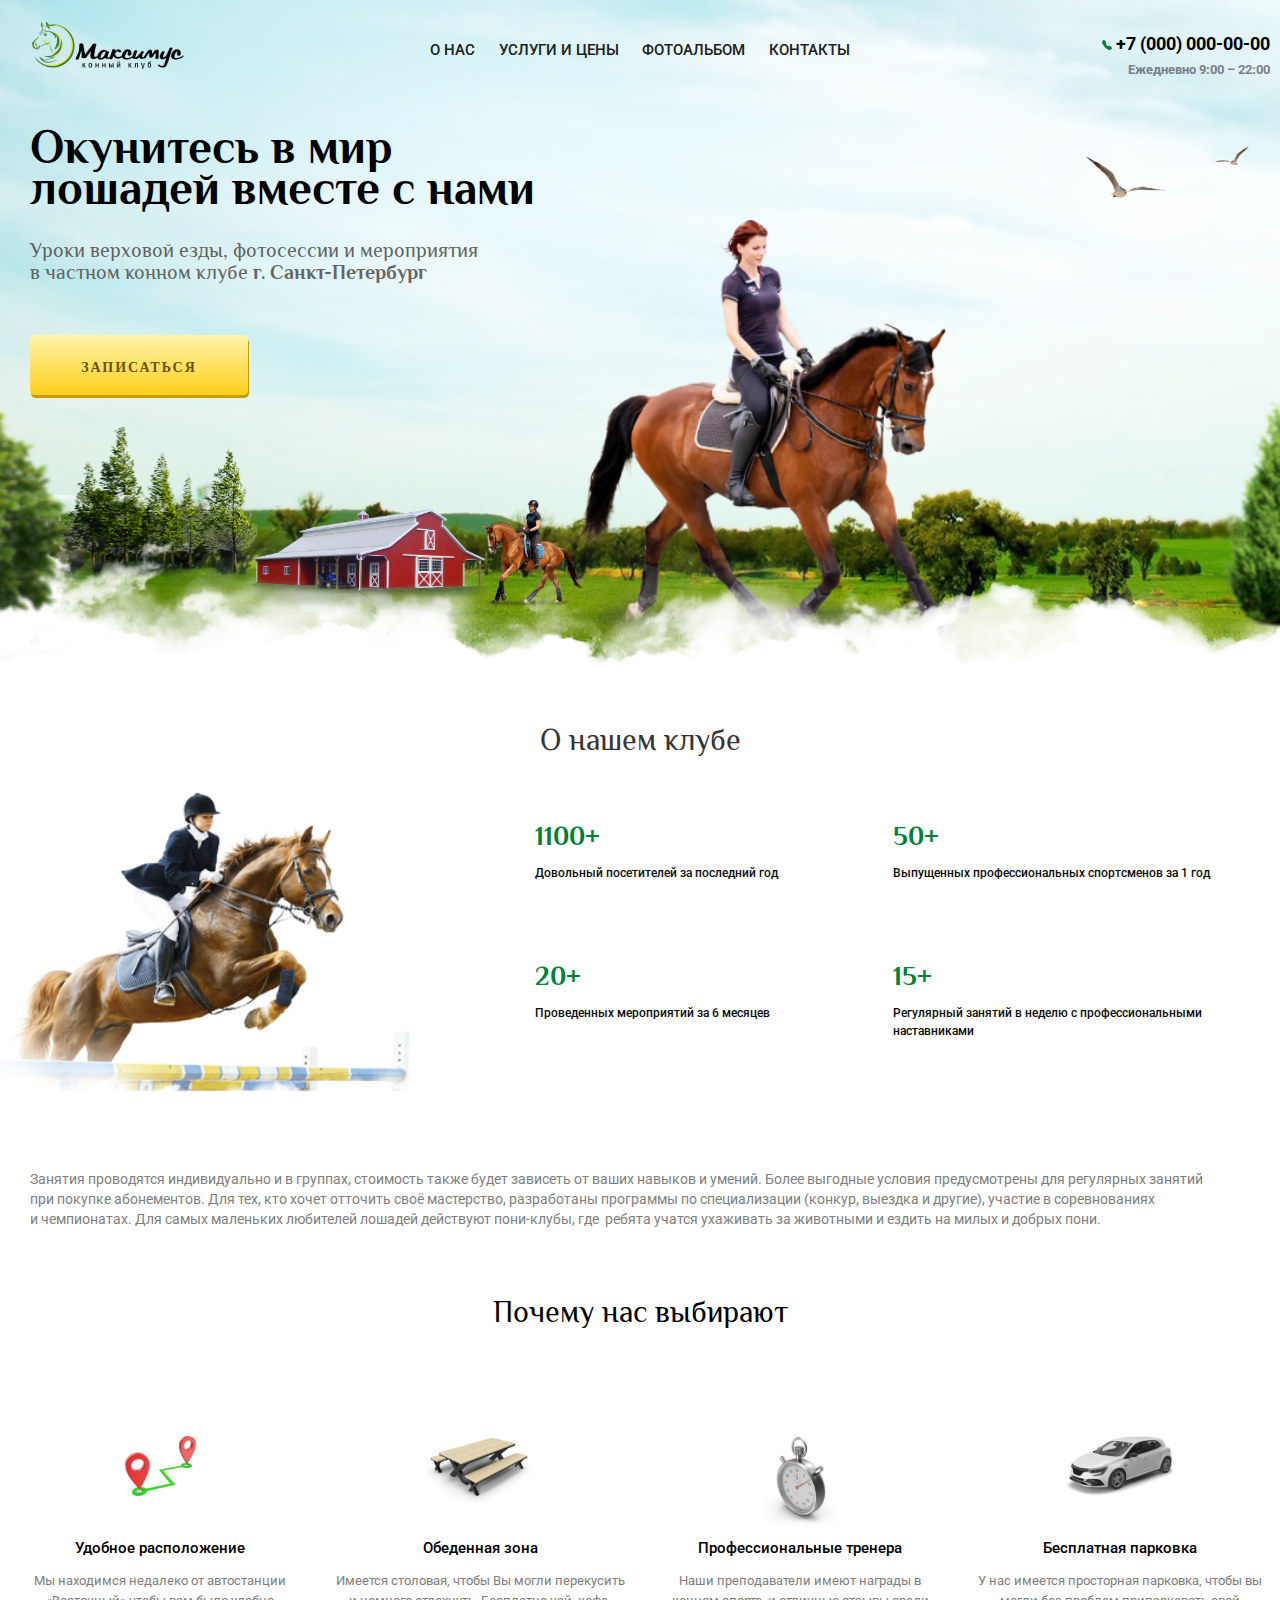
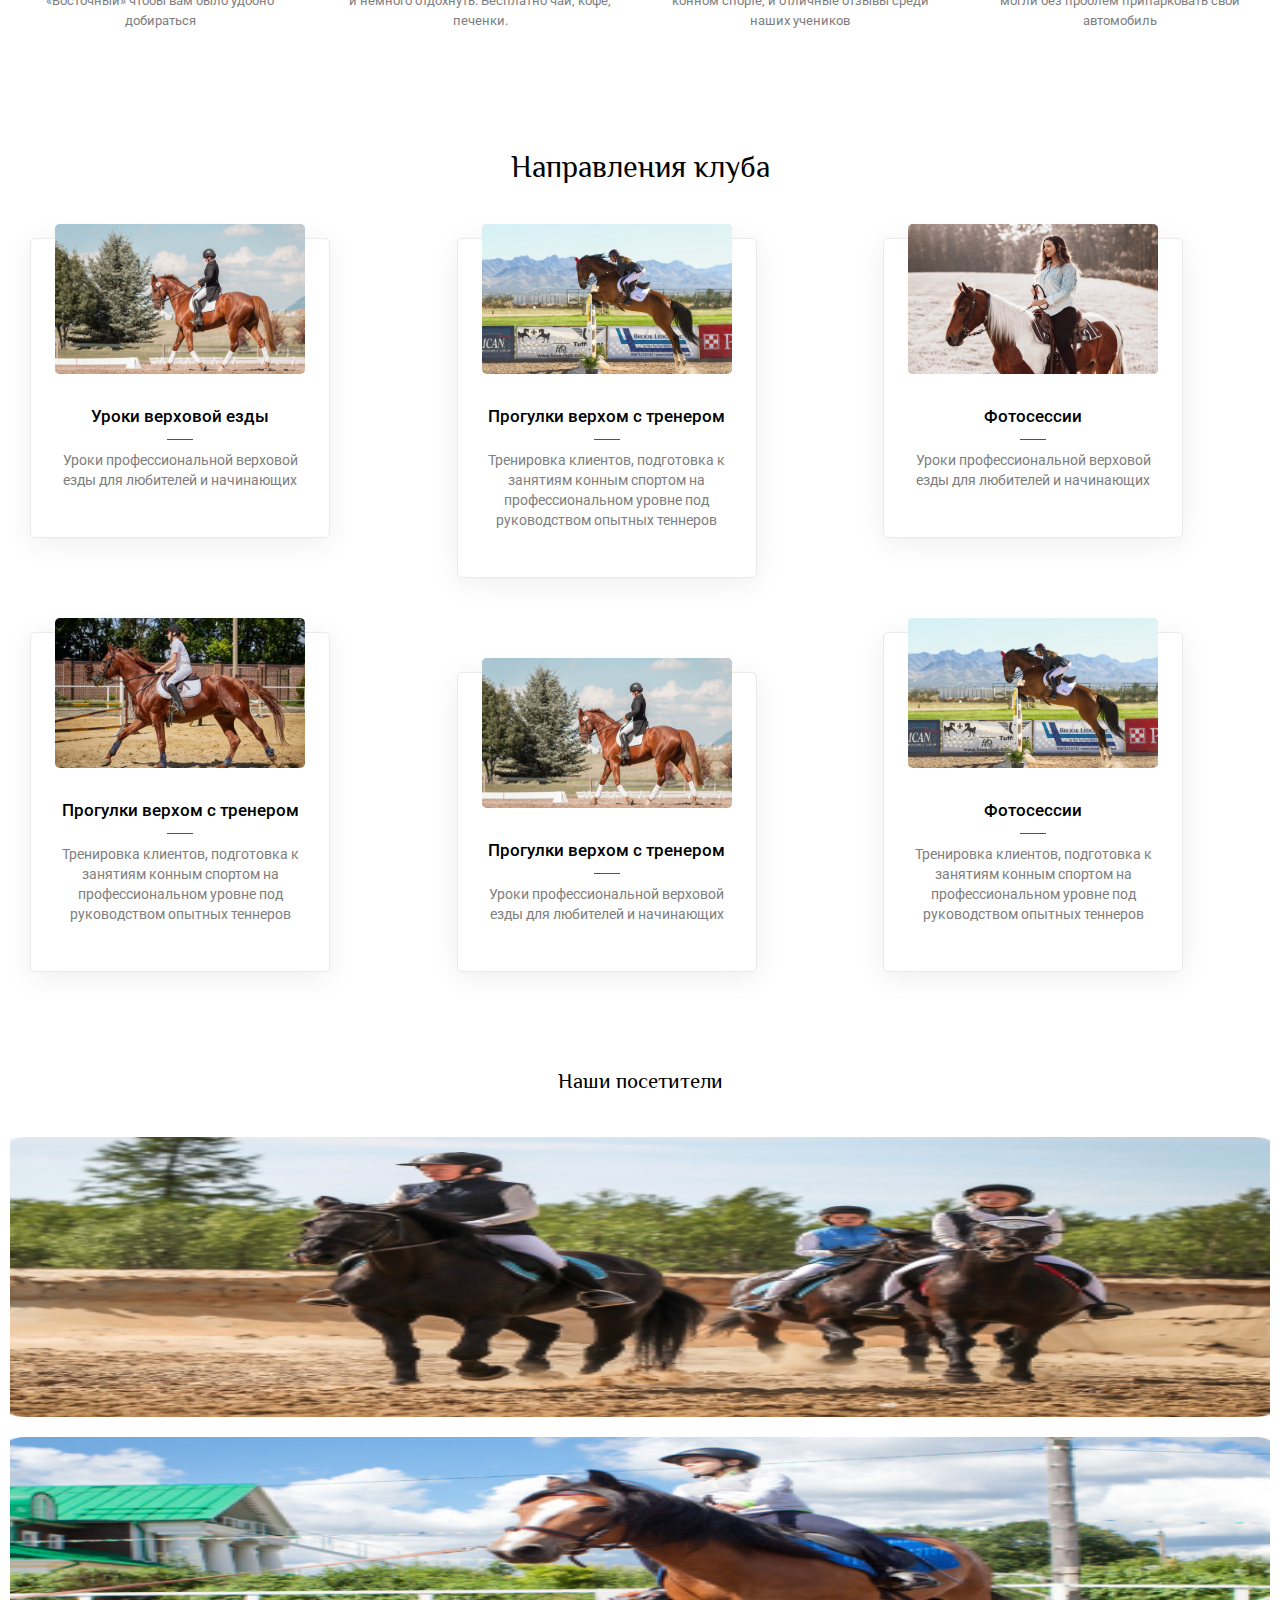
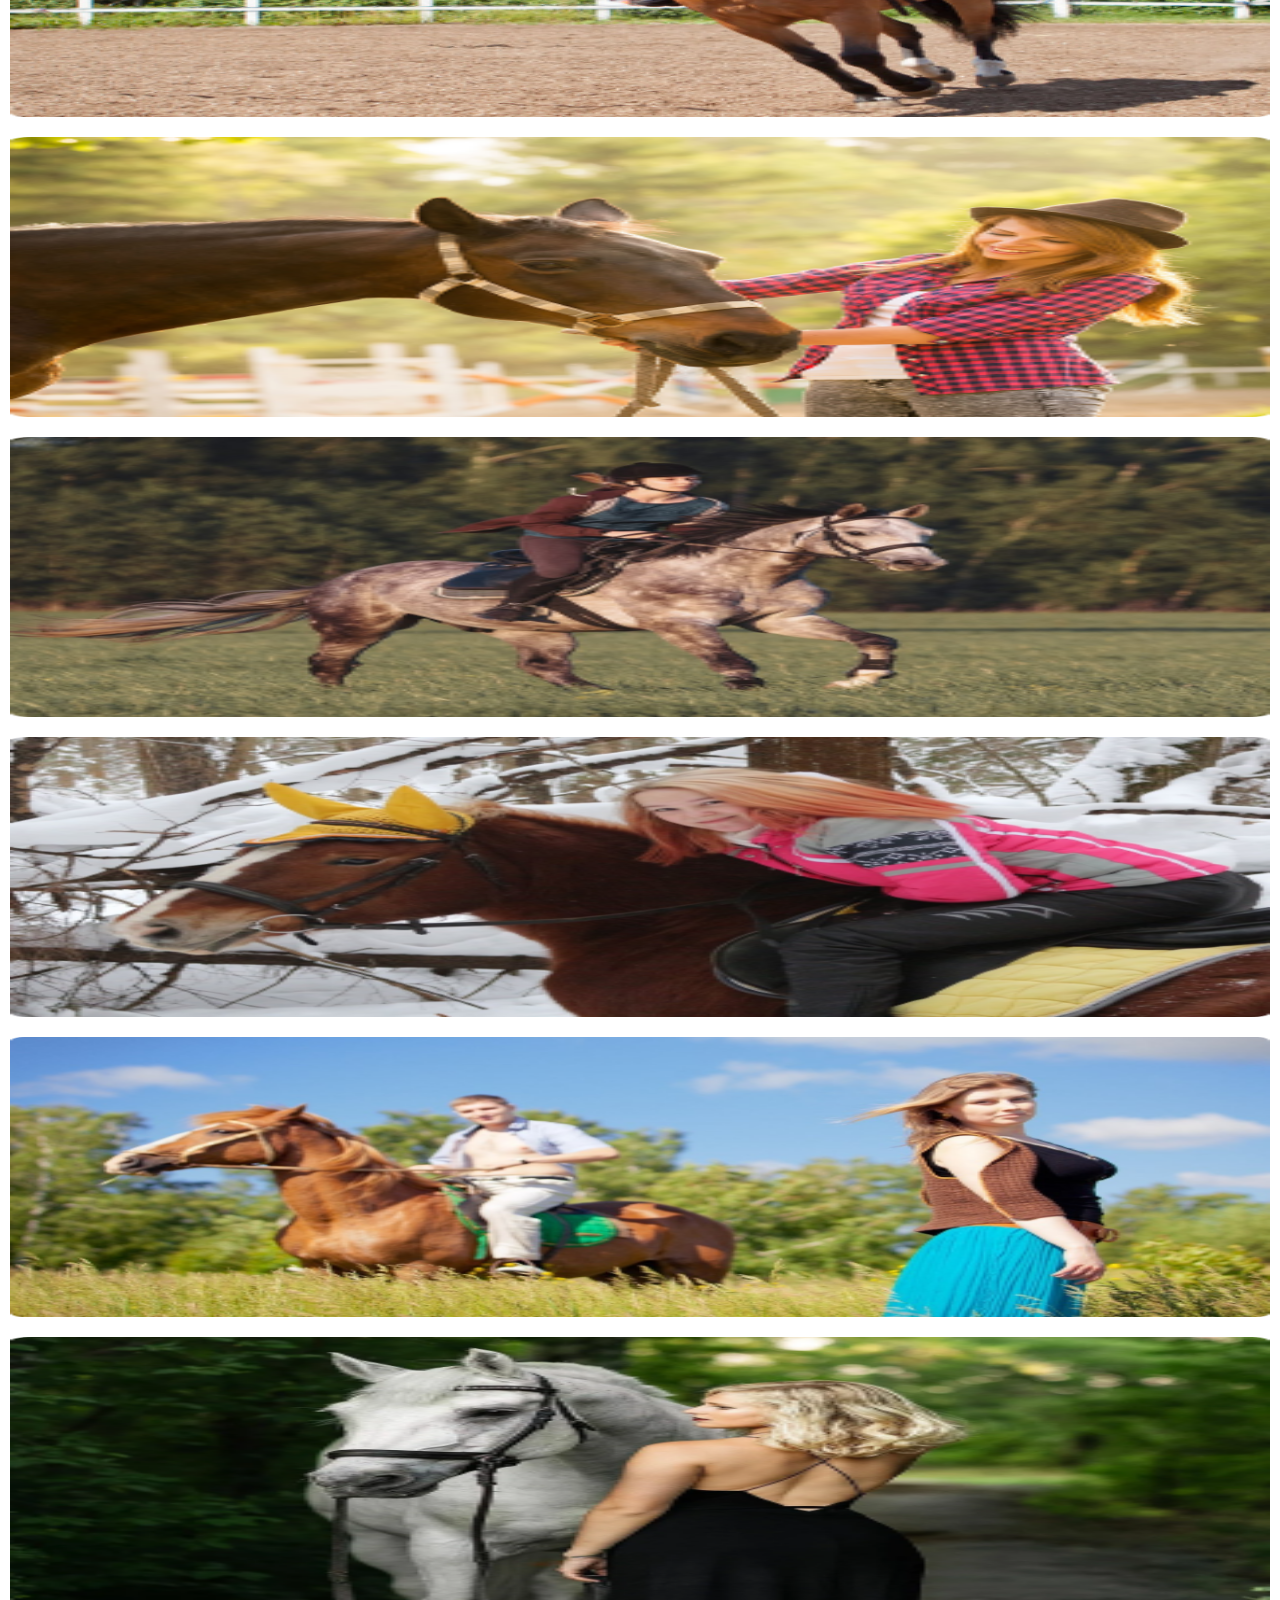
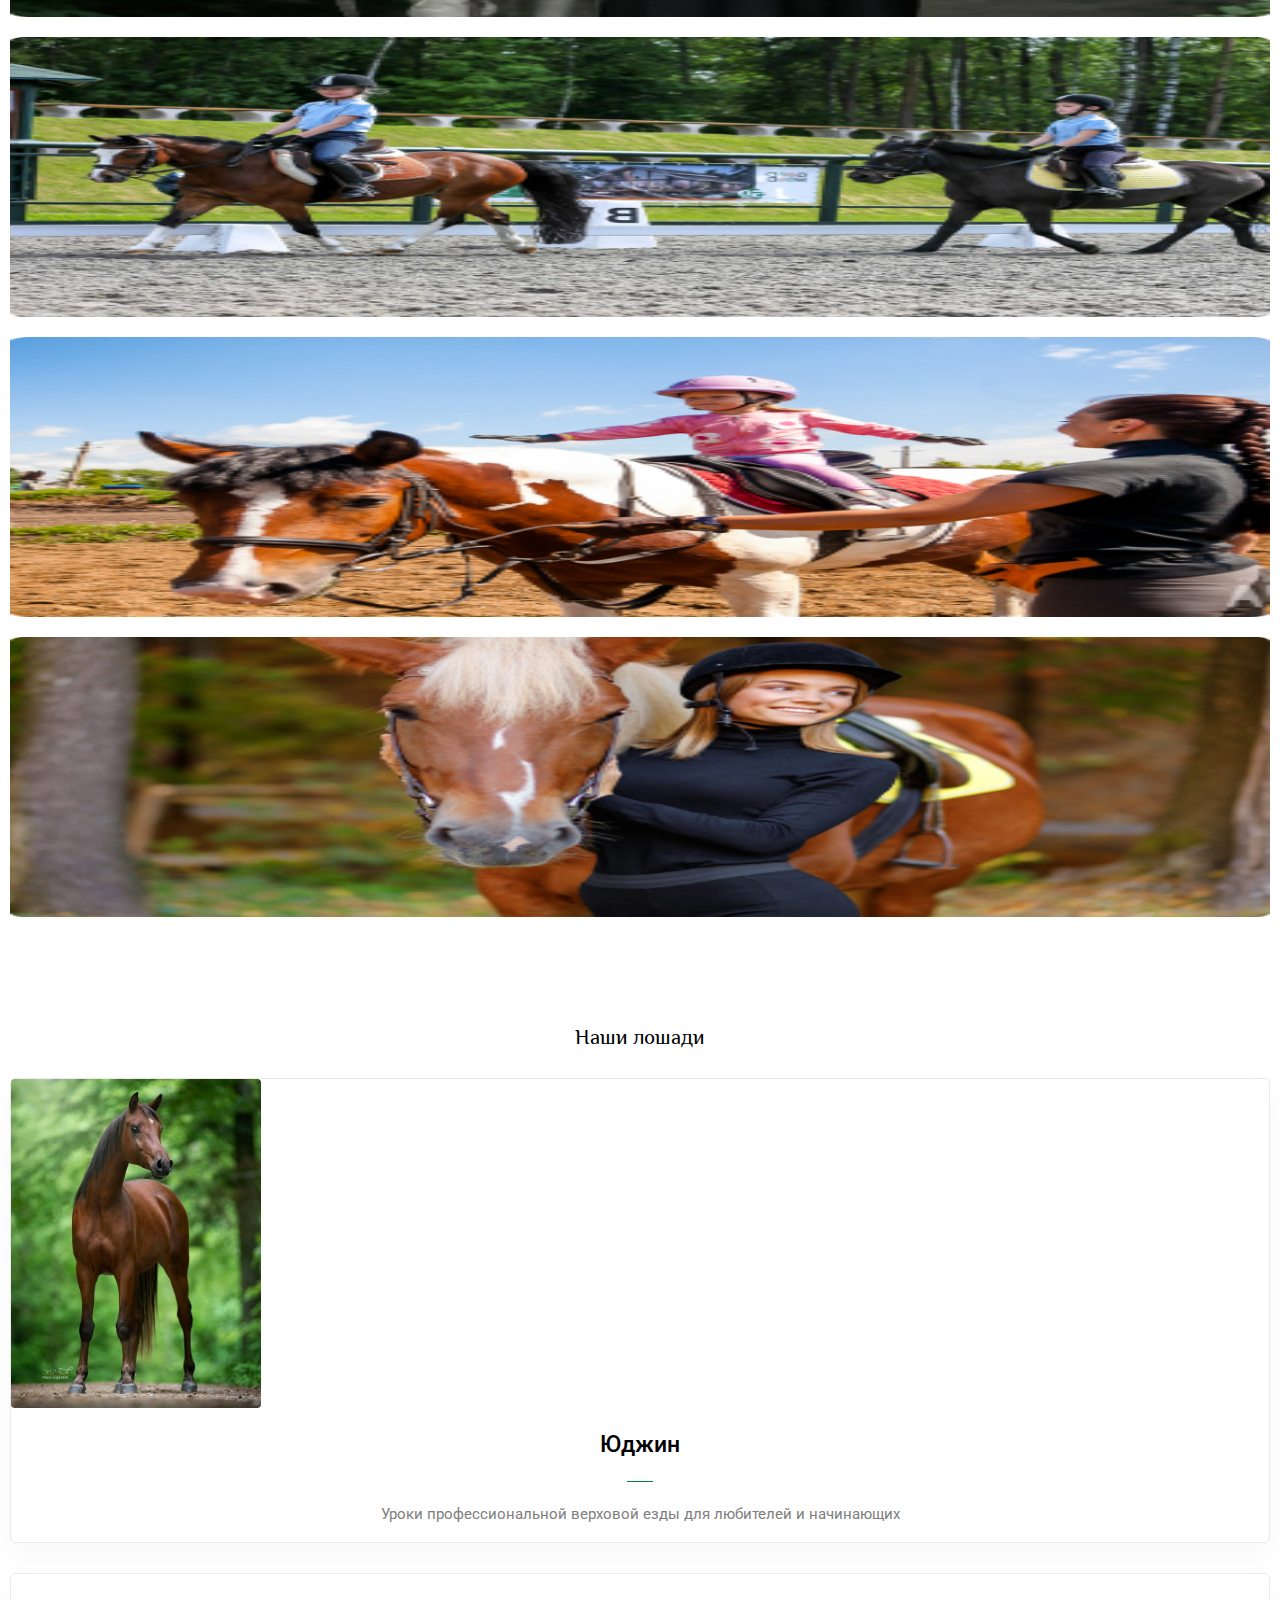
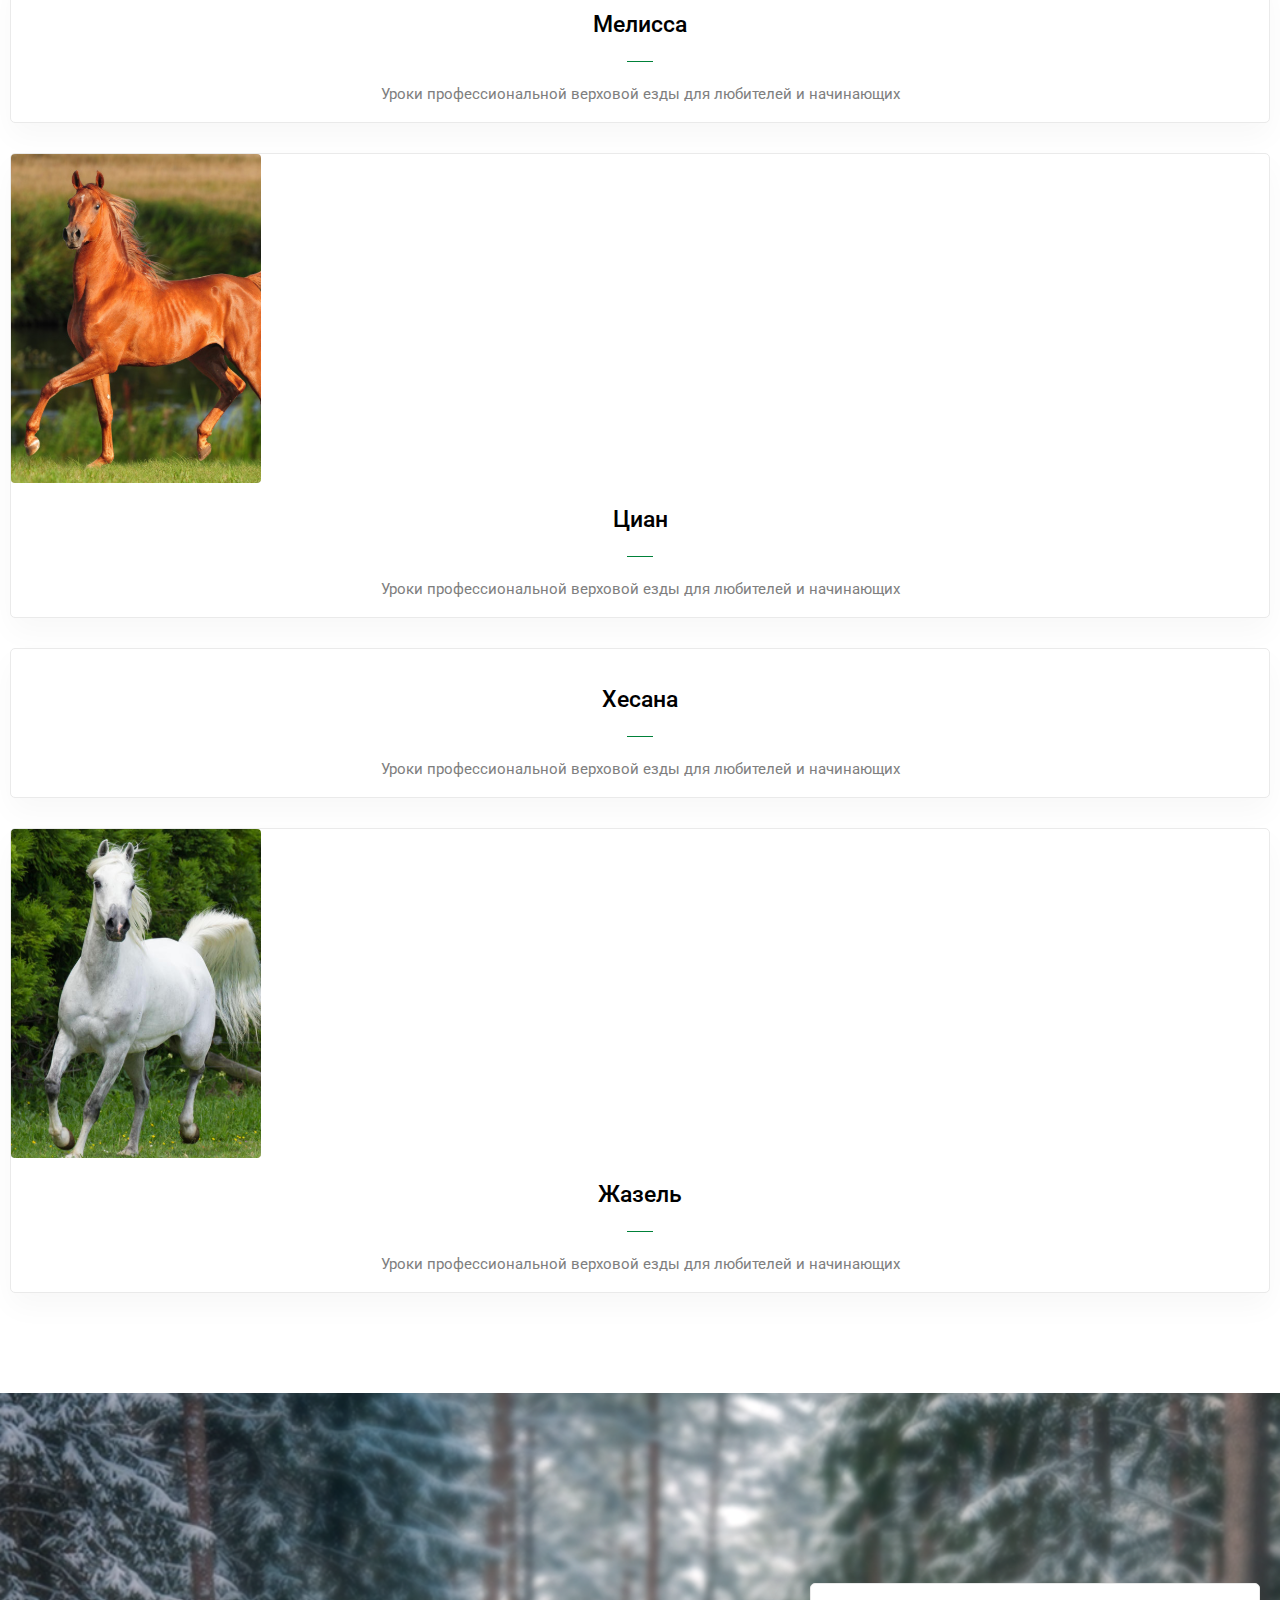
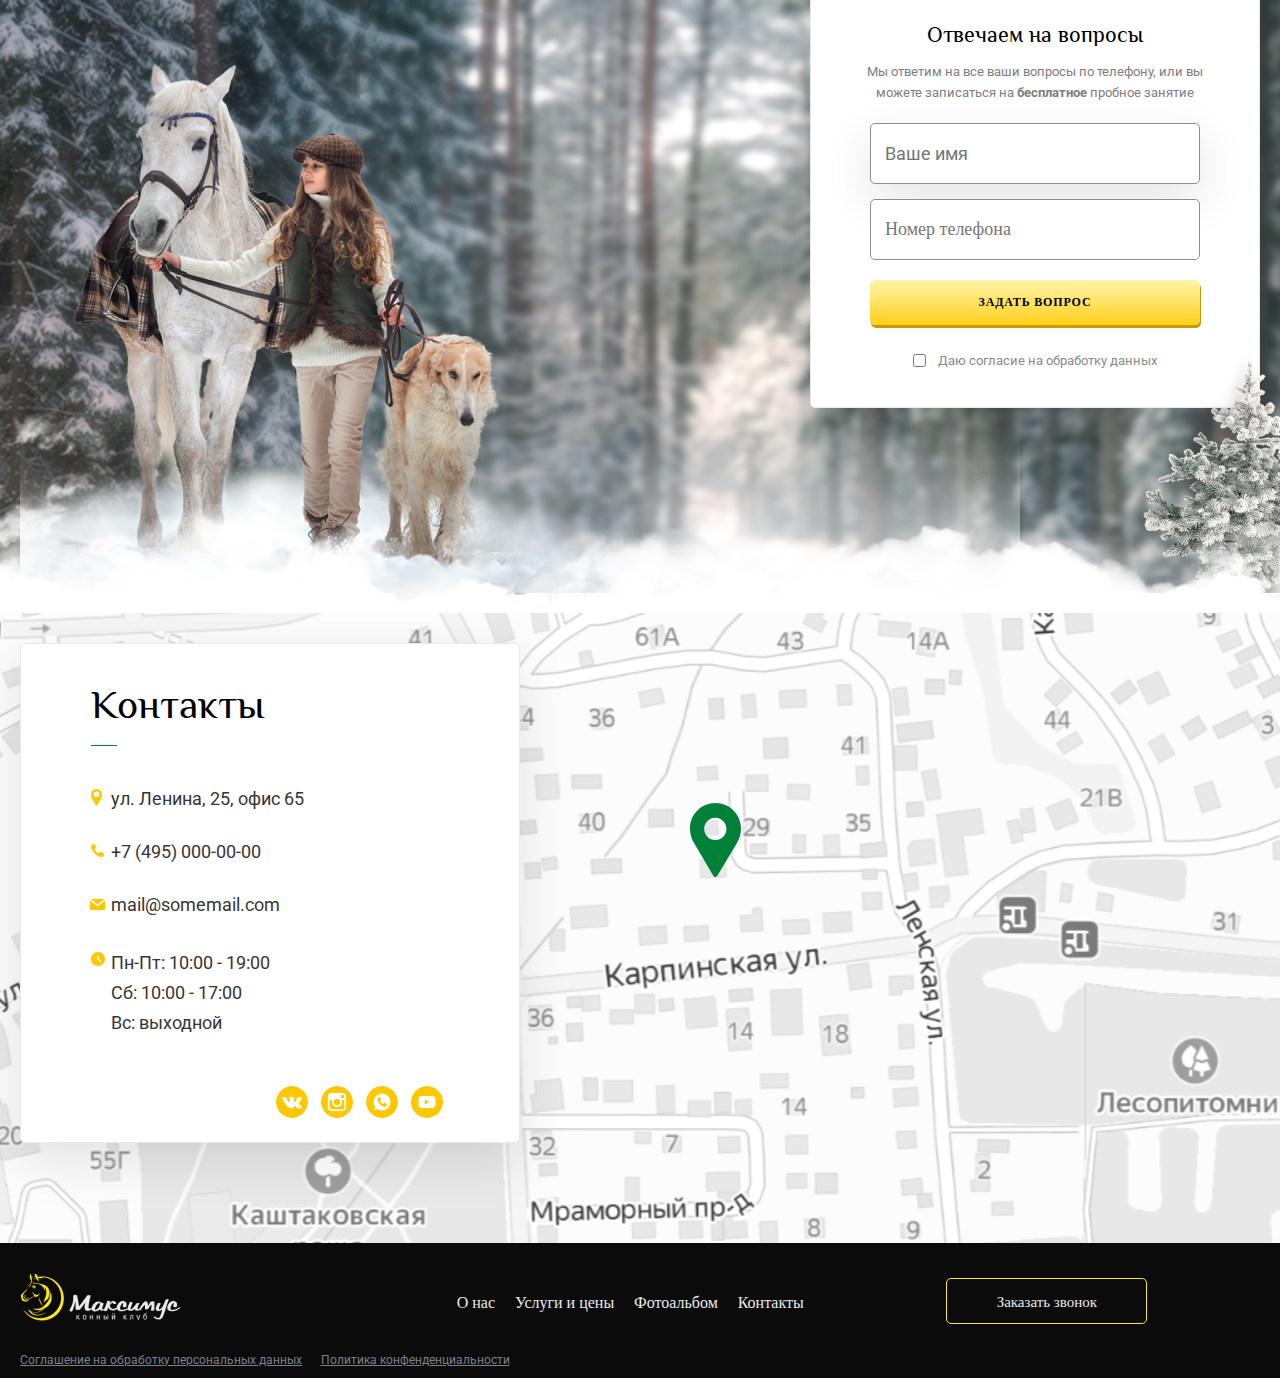
==== commit 009f7fb6: "fetch: add ankersб preload" ====
--- a/index.html
+++ b/index.html
@@ -9,16 +9,22 @@
     <link rel="stylesheet" href="https://cdnjs.cloudflare.com/ajax/libs/slick-carousel/1.8.1/slick.min.css">
 </head>
 <body>
+    <!-- Preloader -->
+    <div class="mask">
+        <div class="loader"></div> <br>
+        <div class="preloadtittle">Пожалуйста подождите, идет загрузка</div>
+    </div>
+
     <header class="header">
         <nav class="menu">
             <div class="menu__close" id="menu__close">
                 &#10006
             </div>
             <ul class="menu__list" id="menu__list">
-                <li class="menu__paragraff">О НАС</li>
-                <li class="menu__paragraff">УСЛУГИ И ЦЕНЫ</li>
-                <li class="menu__paragraff">ФОТОАЛЬБОМ</li>
-                <li class="menu__paragraff">КОНТАКТЫ</li>     
+                <li class="menu__paragraff"><a href="#about">О НАС</a></li>
+                <li class="menu__paragraff"><a href="">УСЛУГИ И ЦЕНЫ</a></li>
+                <li class="menu__paragraff"><a href="#visitor">ФОТОАЛЬБОМ</a></li>
+                <li class="menu__paragraff"><a href="#contactss">КОНТАКТЫ</a></li>     
             </ul>
         </nav>
         <div class="header__top">
@@ -26,10 +32,10 @@
             <img class="header__logo768px" src="img/768px/Ресурс 1 1.svg" alt="">
             <img class="header__logo1000px" src="img/1000px/Ресурс 1 1.png" alt="">
             <div class="menu__list768px">
-                <span>О НАС</span>
-                <span>УСЛУГИ И ЦЕНЫ</span>
-                <span>ФОТОАЛЬБОМ</span>
-                <span>КОНТАКТЫ</span>   
+                <span><a href="#about">О НАС</a></span>
+                <span><a href="">УСЛУГИ И ЦЕНЫ</a></span>
+                <span><a href="#visitor">ФОТОАЛЬБОМ</a></span>
+                <span><a href="#contactss">КОНТАКТЫ</a></span>   
             </div>
             <div class="header__menu">
                 Меню
@@ -68,7 +74,8 @@
         <img class="header__hourse-small768px" src="img/768px/Лошать маленькая 1.svg" alt="">
     </header>
     <main>
-        <section class="about">
+        
+        <section class="about" id="about">
             <h2 class="about__title">О нашем клубе</h2>
         <div class="horsejumpcontainer">
             <div class="horsejump">
@@ -207,7 +214,7 @@
             </div>
         </div>
         </section>
-        <section class="visitor">
+        <section class="visitor" id="visitor">
             <div class="visitor__title">Наши посетители</div> 
             <section>
                 <div class="slider123">
@@ -228,31 +235,31 @@
             <div class="horse__title">Наши лошади</div>
                 <div class="horse__slaider-line">
                     <div class="horse__item">
-                        <img class="horse__photo" src="img/Нашилошади/unsplash_9h_bJdGqzCk.svg" alt="">
+                        <img class="horse__photo" width="250px" src="img/Нашилошади/unsplash_9h_bJdGqzCk.svg" alt="">
                         <div class="horse__name">Юджин</div>
                         <div class="horse__dash"></div>
                         <div class="horse__text">Уроки профессиональной верховой езды для любителей и начинающих</div>
                     </div>
                     <div class="horse__item">
-                        <img class="horse__photo" src="img/Нашилошади/unsplash_9h_bJdGqzCk (1).svg" alt="">
+                        <img class="horse__photo"  width="250px" src="img/Нашилошади/unsplash_9h_bJdGqzCk (1).svg" alt="">
                         <div class="horse__name">Мелисса</div>
                         <div class="horse__dash"></div>
                         <div class="horse__text">Уроки профессиональной верховой езды для любителей и начинающих</div>
                     </div>
                     <div class="horse__item">
-                        <img class="horse__photo" src="img/Нашилошади/unsplash_9h_bJdGqzCk (2).svg" alt="">
+                        <img class="horse__photo"  width="250px" src="img/Нашилошади/unsplash_9h_bJdGqzCk (2).svg" alt="">
                         <div class="horse__name">Циан</div>
                         <div class="horse__dash"></div>
                         <div class="horse__text">Уроки профессиональной верховой езды для любителей и начинающих</div>
                     </div>
                     <div class="horse__item">
-                        <img class="horse__photo" src="img/Нашилошади/unsplash_9h_bJdGqzCk (3).svg" alt="">
+                        <img class="horse__photo"  width="250px" src="img/Нашилошади/unsplash_9h_bJdGqzCk (3).svg" alt="">
                         <div class="horse__name">Хесана</div>
                         <div class="horse__dash"></div>
                         <div class="horse__text">Уроки профессиональной верховой езды для любителей и начинающих</div>
                     </div>
                     <div class="horse__item">
-                        <img class="horse__photo" src="img/Нашилошади/unsplash_9h_bJdGqzCk (4).svg" alt="">
+                        <img class="horse__photo"  width="250px" src="img/Нашилошади/unsplash_9h_bJdGqzCk (4).svg" alt="">
                         <div class="horse__name">Жазель</div>
                         <div class="horse__dash"></div>
                         <div class="horse__text">Уроки профессиональной верховой езды для любителей и начинающих</div>
@@ -270,13 +277,13 @@
                     Мы ответим на все ваши вопросы по телефону, или вы можете записаться
                     на <span class="form__subtitle-modification"> бесплатное  </span> пробное занятие
                 </h4>
-                <form action="#" method="post">
-                    <input class="form__text"  type="text" name="your name" id="1" placeholder="Ваше имя" title="Введите текст " required pattern="[a-яА-Яa-zA-Z\s]+$">
-                    <input class="form__tel" type="text" name="number phone" id="2" placeholder="Номер телефона" title="Номер телефона должен состоять из 11 цифр начиная с 7, без +" pattern="[0-9]{11,11}"  required>
+                <form action="#" method="post" >
+                    <input class="form__text"  type="text" name="name" id="1" placeholder="Ваше имя" title="Введите текст " required pattern="[a-яА-Яa-zA-Z\s]+$">
+                    <input class="form__tel" type="text" name="phone" id="2" placeholder="Номер телефона" title="Номер телефона должен состоять из 11 цифр начиная с 7, без +" pattern="[0-9]{11,11}"  required>
                     <button class="form__button">Задать вопрос</button>
                     <div class="form__checkbox">
                         <input type="checkbox" name="date" id="3" value="true" required>
-                        <span>Даю согласие на обработку данных</span>
+                        <label>Даю согласие на обработку данных</label>
                     </div> 
                 </form>
             </div>
@@ -333,8 +340,8 @@
             </div>
         </div> 
         <div class="footer__bot">
-            <div class="footer__agreement"><a href="/html/agreement.html"> Соглашение на обработку персональных данных</a></div>
-            <div class="footer__politics"> <a href="/html/politics.html"> Политика конфенденциальности</a></div>
+            <div class="footer__agreement"><a href="html/agreement.html"> Соглашение на обработку персональных данных</a></div>
+            <div class="footer__politics"> <a href="html/politics.html"> Политика конфенденциальности</a></div>
             <div class="footer__year">2022</div>
         </div>
         
@@ -346,4 +353,7 @@
 
 <script src="Js/script.js"></script>
 </body>
-</html>+</html>
+
+
+
--- a/css/style.css
+++ b/css/style.css
@@ -54,12 +54,17 @@
 
 a, a:visited {
   text-decoration: none;
+  color: inherit;
 }
 
 a:hover {
   text-decoration: none;
-}
-
+  
+}
+a:active {
+  text-decoration: none;
+  
+}
 ul li {
   list-style: none;
 }
@@ -71,6 +76,45 @@
 h1, h2, h3, h4, h5, h6 {
   font-size: inherit;
   font-weight: 400;
+}
+
+.mask {
+  width: 100%;
+  height: 100%;
+  background-color: #fff;
+  position: fixed;
+  top: 0;
+  z-index: 100;
+  transition: 0.6s;
+  display: flex;
+  flex-direction: column;
+  justify-content: center;
+  align-items: center;
+}
+.loader {
+  width: 100px;
+  height: 100px;
+  border: 8px solid rgba(49, 6, 49, 0.6);
+  border-radius: 50%;
+  border-left-color:rgb(32, 4, 20) ;
+  animation: loader 1s infinite linear;
+}
+@keyframes loader {
+  100% {
+    transform: rotate(360deg);
+  }
+}
+
+.hide{
+  opacity: 0;
+}
+
+.preloadtittle {
+  padding: 20px;
+  text-align: center;
+  font-size: 2em;
+  line-height: 26px;
+  color: white;
 }
 
 .header {
@@ -81,6 +125,7 @@
   position: relative;
   height: 578px;
 }
+
 
 .header .header__logo1000px {
   display: none;
@@ -318,9 +363,13 @@
   .menu #menu__list {
     width: 230px;
   }
+  .menu{
+    position: relative;
+  }
   .menu #menu__close {
-    position: absolute;
+    position: fixed;
     left: 196px;
+    top:20px;
   }
   .header__top {
     display: -webkit-box;
@@ -1126,6 +1175,7 @@
   background-size: cover;
   background-position: bottom;
   text-align: center;
+  padding-bottom: 10px;
 }
 
 .directions__title {
@@ -1212,15 +1262,23 @@
   }
 }
 
+@media (min-width: 768px) {
+.directions {
+  width: 105% ;
+}
+}
+
 @media (min-width: 1000px) {
+  .directions {
+    width: 100% ;
+  }
   .directions__title {
     font-size: 30px;
   }
   .directions__grid {
     -ms-grid-columns: (1fr)[3];
         grid-template-columns: repeat(3, 1fr);
-    padding: 0;
-    margin: 0 100px !important;
+    
   }
   .directions .club {
     margin: 0 0 54px 30px;
@@ -1297,14 +1355,14 @@
 }
 
 .visitor .slider123 .slick-arrow.slick-prev {
-  background: url("../img/Слайдер/Vector (1).svg") center/10px no-repeat;
+  background: url("../img/Ckfqlth 2/Vector (1).svg") center/10px no-repeat;
   left: 5%;
   background-color: #FFD83C;
   border-radius: 100px;
 }
 
 .visitor .slider123 .slick-arrow.slick-next {
-  background: url("../img/Слайдер/Vector.svg") center/10px no-repeat;
+  background: url("../img/Ckfqlth 2/Vector.svg") center/10px no-repeat;
   right: 5%;
   background-color: #FFD83C;
   border-radius: 100px;
@@ -1393,7 +1451,7 @@
           box-shadow: 0px 14px 30px rgba(0, 0, 0, 0.03);
   border-radius: 5px;
   margin: 30px 10px 0;
-  padding: 0 0 20px 0;
+  padding: 0 0px 20px;
 }
 
 .horse .horse__photo {
@@ -1453,7 +1511,7 @@
 }
 
 .horse .horse__slaider-line .slick-arrow.slick-prev {
-  background: url("../img/Слайдер/Vector (1).svg") center/10px no-repeat;
+  background: url("../img/Ckfqlth 2/Vector (1).svg") center/10px no-repeat;
   left: 10%;
   background-color: #FFD83C;
   border-radius: 100px;
@@ -1464,7 +1522,7 @@
 }
 
 .horse .horse__slaider-line .slick-arrow.slick-next {
-  background: url("../img/Слайдер/Vector.svg") center/10px no-repeat;
+  background: url("../img/Ckfqlth 2/Vector.svg") center/10px no-repeat;
   right: 10%;
   background-color: #FFD83C;
   border-radius: 100px;
@@ -1690,7 +1748,7 @@
   margin-top: 28px;
 }
 
-.questions .form__checkbox span {
+.questions .form__checkbox label {
   font-family: Roboto;
   padding-left: 12px;
   font-size: 13px;
@@ -2146,6 +2204,7 @@
   .contacts {
     position: relative;
     height: 650px !important;
+    padding:50px 0 0 0;
   }
   .cutaway {
     width: 500px;
@@ -2379,6 +2438,7 @@
   .footer__politics {
     font-size: 12px;
   }
+  
 }
 
 @media (min-width: 1920px) {
